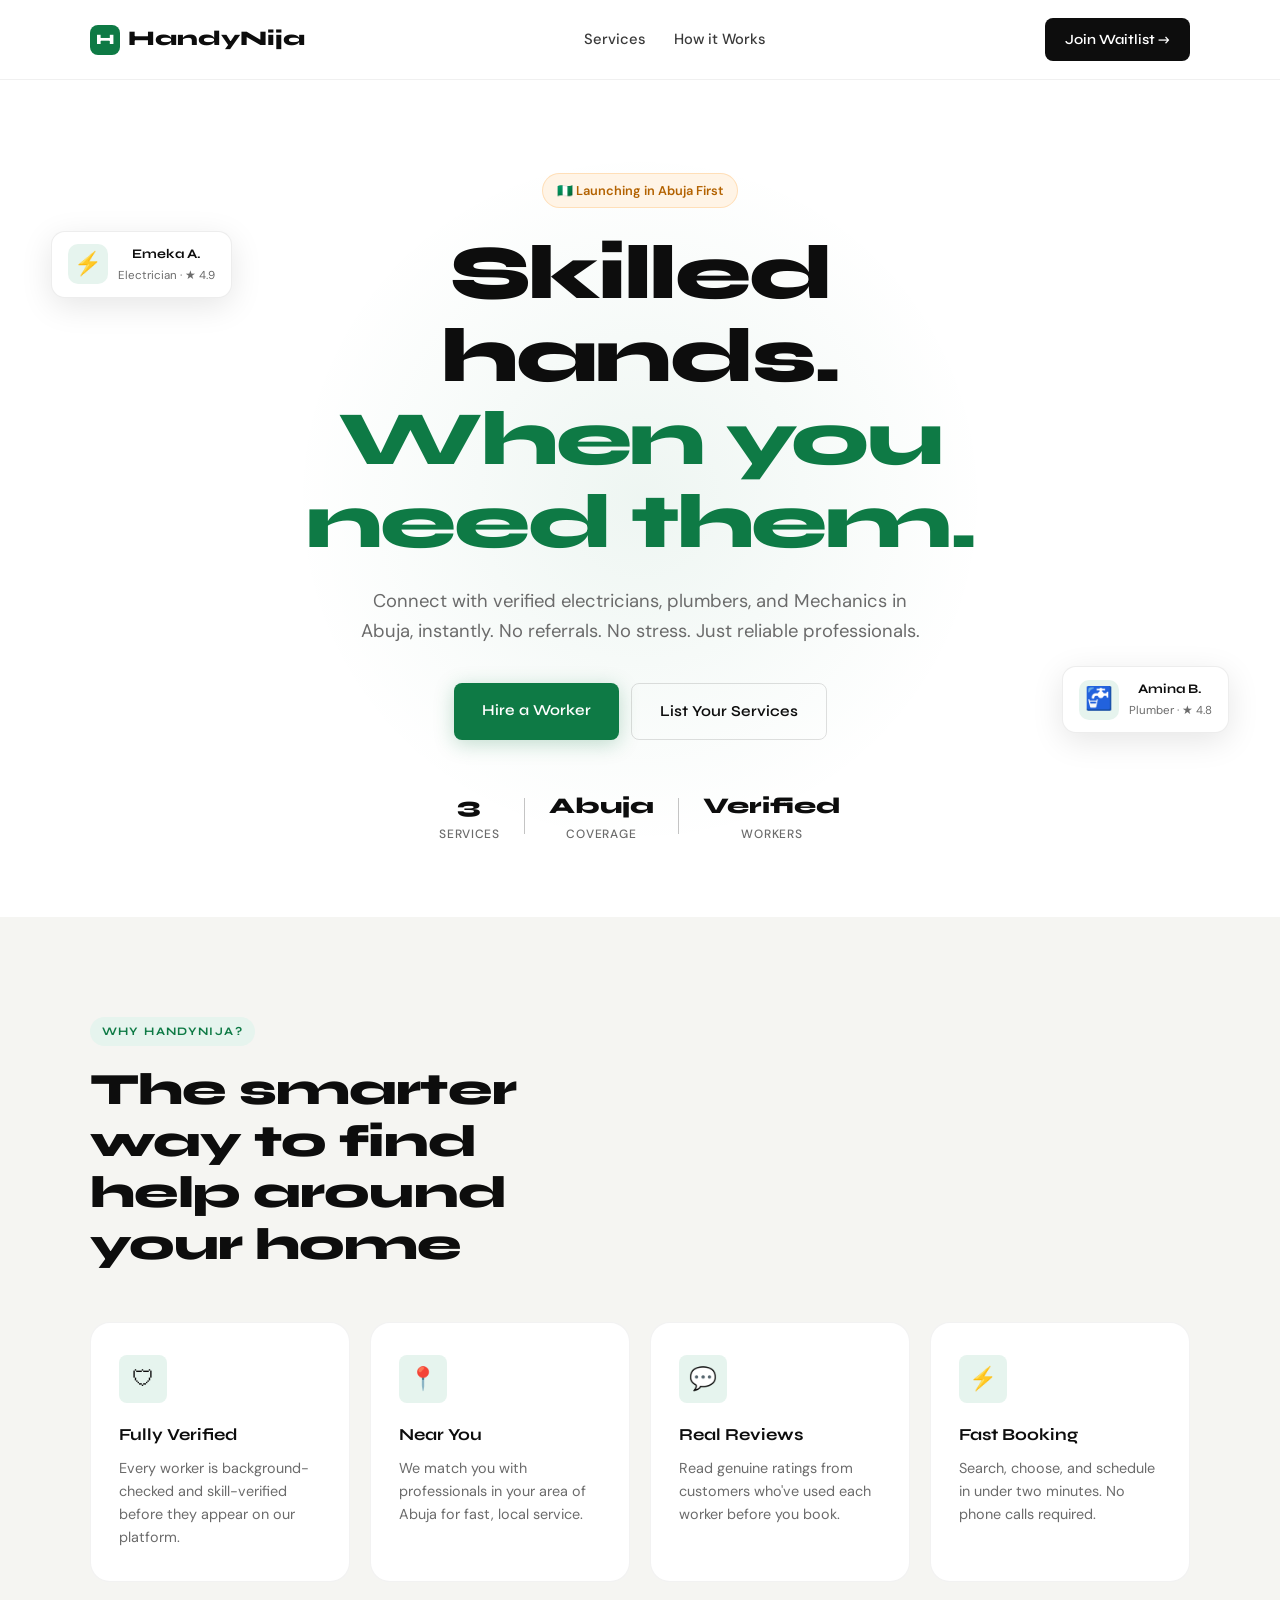
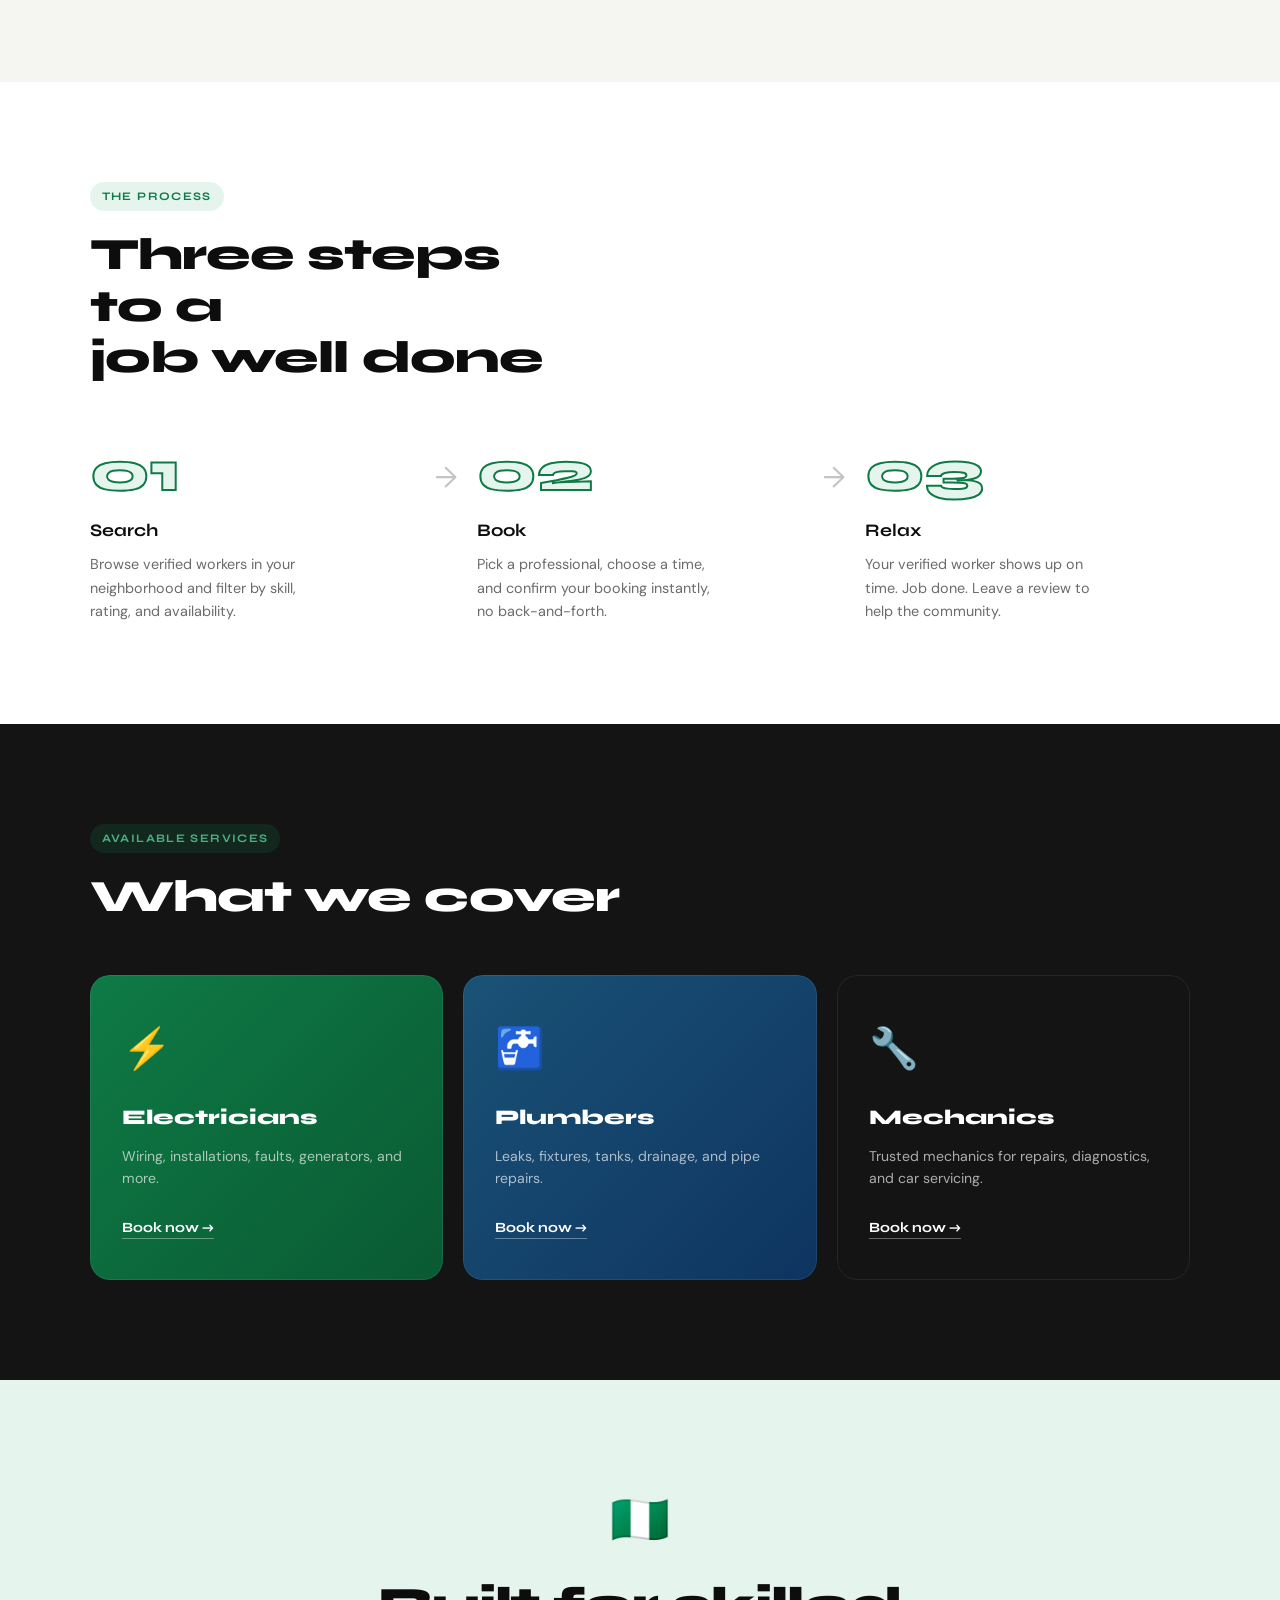
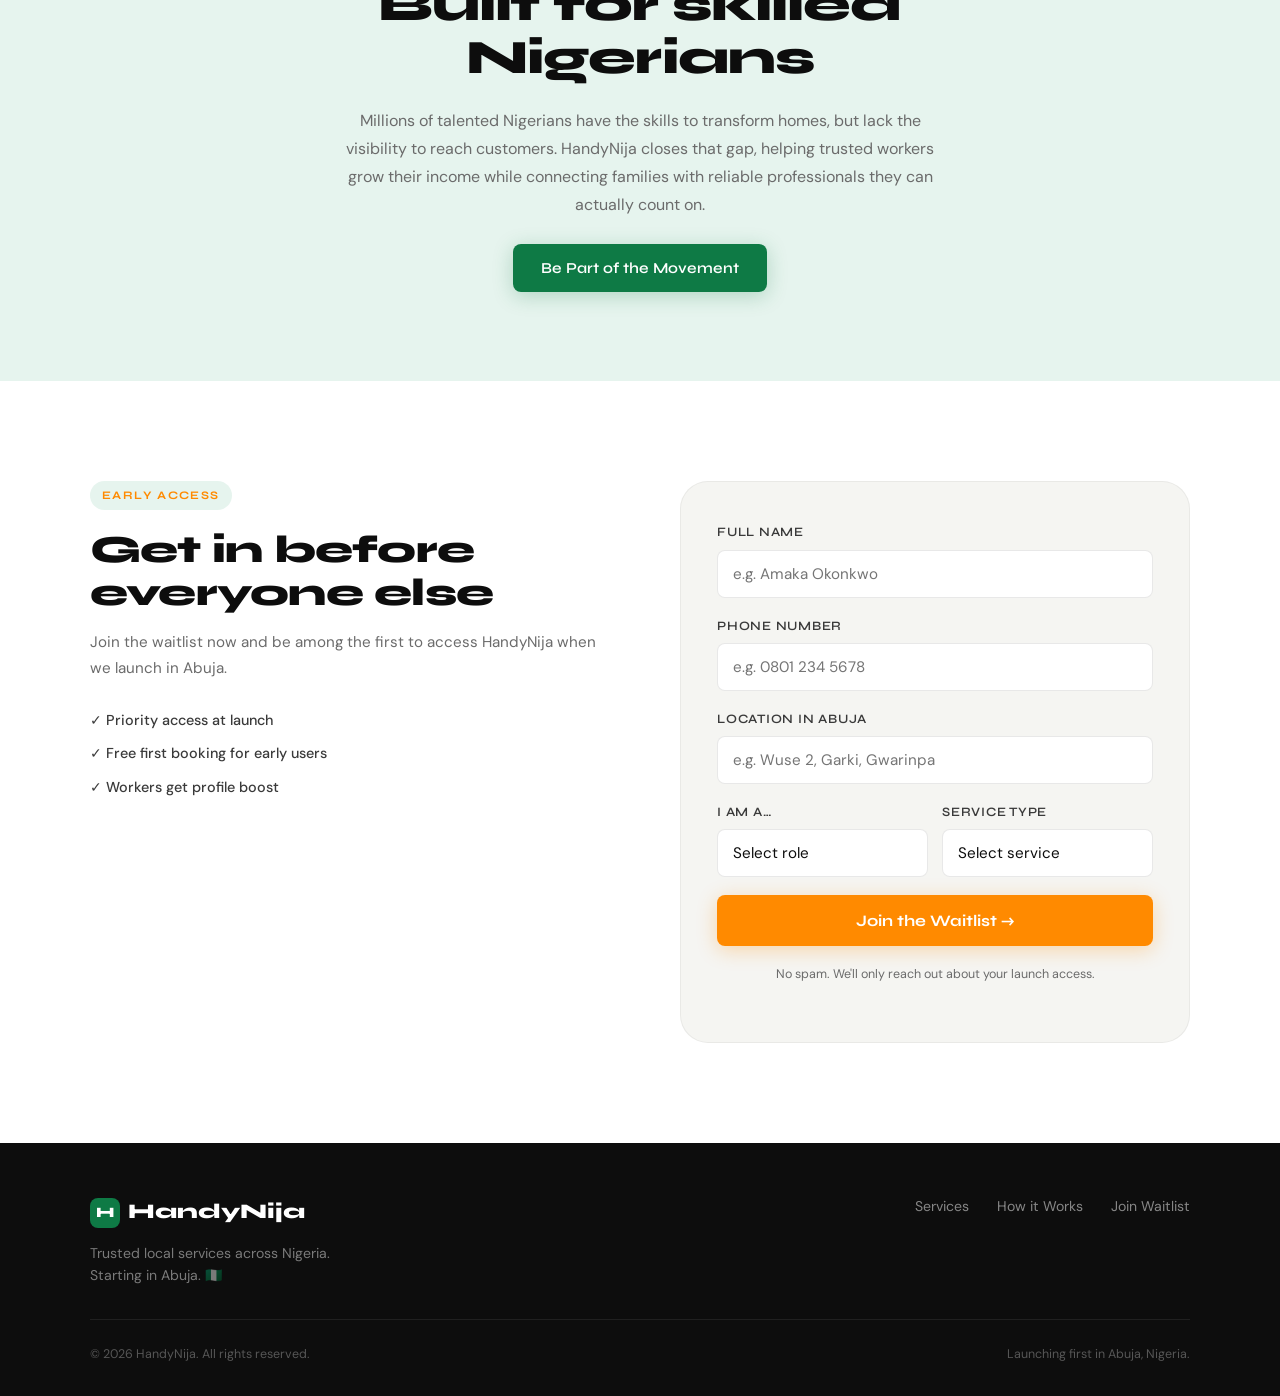
==== index.html @ 73cecdcf "Add files via upload" ====
<!DOCTYPE html>
<html lang="en">
<head>
  <meta charset="UTF-8"/>
  <meta name="viewport" content="width=device-width, initial-scale=1.0"/>
  <title>HandyNija — Trusted Workers in Abuja</title>
  <link href="https://fonts.googleapis.com/css2?family=Syne:wght@400;600;700;800&family=DM+Sans:ital,opsz,wght@0,9..40,400;0,9..40,500;1,9..40,400&display=swap" rel="stylesheet"/>
  <link rel="stylesheet" href="style.css"/>
</head>
<body>

  <!-- NAVBAR -->
  <nav class="navbar">
    <div class="logo">
      <span class="logo-mark">H</span>
      HandyNija
    </div>
    <div class="nav-links">
      <a href="#services">Services</a>
      <a href="#how">How it Works</a>
    </div>
    <a href="#waitlist" class="nav-btn">Join Waitlist →</a>
    <button class="hamburger" id="hamburger" aria-label="Open menu">
      <span></span><span></span><span></span>
    </button>
  </nav>

  <!-- MOBILE MENU -->
  <div class="mobile-menu" id="mobileMenu">
    <a href="#services" onclick="closeMobile()">Services</a>
    <a href="#how" onclick="closeMobile()">How it Works</a>
    <a href="#waitlist" class="mobile-cta" onclick="closeMobile()">Join Waitlist</a>
  </div>

  <!-- HERO -->
  <section class="hero">
    <div class="hero-badge">🇳🇬 Launching in Abuja First</div>
    <h1>
      Skilled hands.<br/>
      <em>When you need them.</em>
    </h1>
    <p class="hero-sub">
      Connect with verified electricians, plumbers, and Mechanics in Abuja, instantly.
      No referrals. No stress. Just reliable professionals.
    </p>
    <div class="hero-actions">
      <a href="#waitlist" class="btn-primary">Hire a Worker</a>
      <a href="#waitlist" class="btn-ghost">List Your Services</a>
    </div>
    <div class="hero-stats">
      <div class="stat"><span>3</span><small>Services</small></div>
      <div class="stat-divider"></div>
      <div class="stat"><span>Abuja</span><small>Coverage</small></div>
      <div class="stat-divider"></div>
      <div class="stat"><span>Verified</span><small>Workers</small></div>
    </div>
    <!-- Decorative floating cards -->
    <div class="floating-cards" aria-hidden="true">
      <div class="float-card fc1">
        <div class="fc-icon">⚡</div>
        <div class="fc-info"><strong>Emeka A.</strong><span>Electrician · ★ 4.9</span></div>
      </div>
      <div class="float-card fc2">
        <div class="fc-icon">🚰</div>
        <div class="fc-info"><strong>Amina B.</strong><span>Plumber · ★ 4.8</span></div>
      </div>
    </div>
    <div class="hero-blob" aria-hidden="true"></div>
  </section>

  <!-- WHY HANDYNIJA -->
  <section class="why">
    <div class="section-label">Why HandyNija?</div>
    <h2>The smarter way to find<br/>help around your home</h2>
    <div class="why-grid">
      <div class="why-card">
        <div class="why-icon">🛡</div>
        <h3>Fully Verified</h3>
        <p>Every worker is background-checked and skill-verified before they appear on our platform.</p>
      </div>
      <div class="why-card">
        <div class="why-icon">📍</div>
        <h3>Near You</h3>
        <p>We match you with professionals in your area of Abuja for fast, local service.</p>
      </div>
      <div class="why-card">
        <div class="why-icon">💬</div>
        <h3>Real Reviews</h3>
        <p>Read genuine ratings from customers who've used each worker before you book.</p>
      </div>
      <div class="why-card">
        <div class="why-icon">⚡</div>
        <h3>Fast Booking</h3>
        <p>Search, choose, and schedule in under two minutes. No phone calls required.</p>
      </div>
    </div>
  </section>

  <!-- HOW IT WORKS -->
  <section class="how" id="how">
    <div class="section-label">The Process</div>
    <h2>Three steps to a<br/>job well done</h2>
    <div class="how-steps">
      <div class="how-step">
        <div class="step-num">01</div>
        <div class="step-body">
          <h3>Search</h3>
          <p>Browse verified workers in your neighborhood and filter by skill, rating, and availability.</p>
        </div>
      </div>
      <div class="how-arrow" aria-hidden="true">→</div>
      <div class="how-step">
        <div class="step-num">02</div>
        <div class="step-body">
          <h3>Book</h3>
          <p>Pick a professional, choose a time, and confirm your booking instantly, no back-and-forth.</p>
        </div>
      </div>
      <div class="how-arrow" aria-hidden="true">→</div>
      <div class="how-step">
        <div class="step-num">03</div>
        <div class="step-body">
          <h3>Relax</h3>
          <p>Your verified worker shows up on time. Job done. Leave a review to help the community.</p>
        </div>
      </div>
    </div>
  </section>

  <!-- SERVICES -->
  <section class="services" id="services">
    <div class="section-label">Available Services</div>
    <h2>What we cover</h2>
    <div class="services-grid">
      <div class="service-tile st-elec">
        <div class="st-emoji">⚡</div>
        <h3>Electricians</h3>
        <p>Wiring, installations, faults, generators, and more.</p>
        <a href="#waitlist" class="st-link">Book now →</a>
      </div>
      <div class="service-tile st-plumb">
        <div class="st-emoji">🚰</div>
        <h3>Plumbers</h3>
        <p>Leaks, fixtures, tanks, drainage, and pipe repairs.</p>
        <a href="#waitlist" class="st-link">Book now →</a>
      </div>
      <div class="service-tile st-mechanic">
        <div class="st-emoji">🔧</div>
        <h3>Mechanics</h3>
        <p>Trusted mechanics for repairs, diagnostics, and car servicing.</p>
        <a href="#waitlist" class="st-link">Book now →</a>
      </div>
    </div>
  </section>

  <!-- MISSION / EMOTIONAL -->
  <section class="mission">
    <div class="mission-inner">
      <div class="mission-flag">🇳🇬</div>
      <h2>Built for skilled<br/>Nigerians</h2>
      <p>
        Millions of talented Nigerians have the skills to transform homes, but lack the visibility to reach customers.
        HandyNija closes that gap, helping trusted workers grow their income while connecting families with
        reliable professionals they can actually count on.
      </p>
      <a href="#waitlist" class="btn-primary">Be Part of the Movement</a>
    </div>
  </section>

  <!-- WAITLIST -->
  <section class="waitlist" id="waitlist">
    <div class="waitlist-inner">
      <div class="waitlist-copy">
        <div class="section-label" style="color:#FF8A00;">Early Access</div>
        <h2>Get in before<br/>everyone else</h2>
        <p>Join the waitlist now and be among the first to access HandyNija when we launch in Abuja.</p>
        <ul class="waitlist-perks">
          <li>✓ Priority access at launch</li>
          <li>✓ Free first booking for early users</li>
          <li>✓ Workers get profile boost</li>
        </ul>
      </div>
      <div class="waitlist-form-wrap">
        <form id="waitlistForm" class="waitlist-form">
  
          <div class="field-group">
            <label>Full Name</label>
            <input 
              type="text" 
              name="fullname" 
              placeholder="e.g. Amaka Okonkwo" 
              required
            />
          </div>

          <div class="field-group">
            <label>Phone Number</label>
            <input 
              type="tel" 
              name="phone" 
              placeholder="e.g. 0801 234 5678" 
              required
            />
          </div>

          <div class="field-group">
            <label>Location in Abuja</label>
            <input 
              type="text" 
              name="location" 
              placeholder="e.g. Wuse 2, Garki, Gwarinpa" 
              required
            />
          </div>

          <div class="field-row">

            <div class="field-group">
              <label>I am a…</label>
              <select name="role" required>
                <option value="">Select role</option>
                <option>Customer</option>
                <option>Service Worker</option>
              </select>
            </div>

            <div class="field-group">
              <label>Service Type</label>
              <select name="service" required>
                <option value="">Select service</option>
                <option>Electrician</option>
                <option>Plumber</option>
                <option>Mechanics</option>
              </select>
            </div>

          </div>

          <button type="submit" class="submit-btn">
            Join the Waitlist →
          </button>

          <p class="form-note">
            No spam. We'll only reach out about your launch access.
          </p>

          <p id="formMessage"></p>

        </form>
      </div>
    </div>
  </section>

  <!-- FOOTER -->
  <footer>
    <div class="footer-inner">
      <div class="footer-brand">
        <div class="logo">
          <span class="logo-mark">H</span>HandyNija
        </div>
        <p>Trusted local services across Nigeria.<br/>Starting in Abuja. 🇳🇬</p>
      </div>
      <div class="footer-links">
        <a href="#services">Services</a>
        <a href="#how">How it Works</a>
        <a href="#waitlist">Join Waitlist</a>
      </div>
    </div>
    <div class="footer-bottom">
      <small>© 2026 HandyNija. All rights reserved.</small>
      <small>Launching first in Abuja, Nigeria.</small>
    </div>
  </footer>

  <script src="script.js"></script>
</body>
</html>
---- style.css ----
/* ===== RESET & BASE ===== */
*, *::before, *::after {
  margin: 0;
  padding: 0;
  box-sizing: border-box;
}

:root {
  --green: #0E7A45;
  --green-light: #12A35C;
  --green-pale: #E6F4EE;
  --green-dark: #0A5A33;
  --amber: #FF8A00;
  --amber-pale: #FFF4E6;
  --black: #0D0D0D;
  --off-black: #141414;
  --gray-900: #1A1A1A;
  --gray-700: #3A3A3A;
  --gray-500: #6B6B6B;
  --gray-300: #C4C4C4;
  --gray-100: #F5F5F2;
  --white: #FFFFFF;
  --font-head: 'Syne', sans-serif;
  --font-body: 'DM Sans', sans-serif;
  --radius-sm: 8px;
  --radius-md: 14px;
  --radius-lg: 20px;
  --radius-xl: 28px;
  --shadow-sm: 0 2px 12px rgba(0,0,0,0.06);
  --shadow-md: 0 8px 32px rgba(0,0,0,0.10);
  --shadow-lg: 0 20px 60px rgba(0,0,0,0.14);
}

html { scroll-behavior: smooth; }

body {
  font-family: var(--font-body);
  color: var(--black);
  background: var(--white);
  line-height: 1.65;
  overflow-x: hidden;
}

/* ===== SECTION LABEL ===== */
.section-label {
  display: inline-block;
  font-family: var(--font-head);
  font-size: 0.72rem;
  font-weight: 700;
  letter-spacing: 0.12em;
  text-transform: uppercase;
  color: var(--green);
  background: var(--green-pale);
  padding: 5px 12px;
  border-radius: 100px;
  margin-bottom: 18px;
}

/* ===== NAVBAR ===== */
.navbar {
  display: flex;
  align-items: center;
  justify-content: space-between;
  padding: 18px 7%;
  position: sticky;
  top: 0;
  z-index: 100;
  background: rgba(255,255,255,0.92);
  backdrop-filter: blur(12px);
  -webkit-backdrop-filter: blur(12px);
  border-bottom: 1px solid rgba(0,0,0,0.06);
}

.logo {
  display: flex;
  align-items: center;
  gap: 8px;
  font-family: var(--font-head);
  font-size: 1.3rem;
  font-weight: 800;
  color: var(--black);
  text-decoration: none;
}

.logo-mark {
  width: 30px;
  height: 30px;
  background: var(--green);
  color: #fff;
  border-radius: 8px;
  display: flex;
  align-items: center;
  justify-content: center;
  font-size: 0.9rem;
  font-weight: 800;
  flex-shrink: 0;
}

.nav-links {
  display: flex;
  gap: 28px;
}

.nav-links a {
  text-decoration: none;
  color: var(--gray-700);
  font-size: 0.92rem;
  font-weight: 500;
  transition: color 0.2s;
}

.nav-links a:hover { color: var(--green); }

.nav-btn {
  text-decoration: none;
  background: var(--black);
  color: var(--white);
  padding: 10px 20px;
  border-radius: var(--radius-sm);
  font-size: 0.88rem;
  font-weight: 600;
  font-family: var(--font-head);
  transition: background 0.2s, transform 0.15s;
}

.nav-btn:hover {
  background: var(--green);
  transform: translateY(-1px);
}

.hamburger {
  display: none;
  flex-direction: column;
  gap: 5px;
  background: none;
  border: none;
  cursor: pointer;
  padding: 4px;
}

.hamburger span {
  display: block;
  width: 22px;
  height: 2px;
  background: var(--black);
  border-radius: 2px;
  transition: 0.3s;
}

.mobile-menu {
  display: none;
  flex-direction: column;
  gap: 0;
  background: var(--white);
  border-bottom: 1px solid rgba(0,0,0,0.06);
  padding: 12px 7% 20px;
}

.mobile-menu a {
  text-decoration: none;
  color: var(--gray-700);
  font-size: 1rem;
  padding: 12px 0;
  border-bottom: 1px solid rgba(0,0,0,0.05);
}

.mobile-menu .mobile-cta {
  margin-top: 12px;
  background: var(--green);
  color: #fff;
  text-align: center;
  padding: 14px;
  border-radius: var(--radius-sm);
  font-weight: 600;
  border-bottom: none;
}

.mobile-menu.open { display: flex; }

/* ===== HERO ===== */
.hero {
  min-height: 93vh;
  display: flex;
  flex-direction: column;
  align-items: center;
  justify-content: center;
  text-align: center;
  padding: 80px 7% 60px;
  position: relative;
  overflow: hidden;
}

.hero-badge {
  display: inline-block;
  font-size: 0.8rem;
  font-weight: 600;
  background: var(--amber-pale);
  color: #B36200;
  padding: 6px 14px;
  border-radius: 100px;
  border: 1px solid rgba(255,138,0,0.2);
  margin-bottom: 24px;
  position: relative;
  z-index: 2;
}

.hero h1 {
  font-family: var(--font-head);
  font-size: clamp(2.8rem, 6vw, 4.8rem);
  font-weight: 800;
  line-height: 1.08;
  color: var(--black);
  letter-spacing: -0.03em;
  max-width: 780px;
  position: relative;
  z-index: 2;
  margin-bottom: 22px;
}

.hero h1 em {
  font-style: normal;
  color: var(--green);
}

.hero-sub {
  font-size: clamp(1rem, 2vw, 1.15rem);
  color: var(--gray-500);
  max-width: 560px;
  position: relative;
  z-index: 2;
  margin-bottom: 36px;
}

.hero-actions {
  display: flex;
  gap: 12px;
  justify-content: center;
  flex-wrap: wrap;
  position: relative;
  z-index: 2;
}

.btn-primary {
  text-decoration: none;
  background: var(--green);
  color: var(--white);
  padding: 15px 28px;
  border-radius: var(--radius-sm);
  font-weight: 600;
  font-family: var(--font-head);
  font-size: 0.95rem;
  transition: background 0.2s, transform 0.15s, box-shadow 0.2s;
  box-shadow: 0 4px 20px rgba(14,122,69,0.25);
}

.btn-primary:hover {
  background: var(--green-dark);
  transform: translateY(-2px);
  box-shadow: 0 8px 30px rgba(14,122,69,0.35);
}

.btn-ghost {
  text-decoration: none;
  background: transparent;
  color: var(--black);
  padding: 15px 28px;
  border-radius: var(--radius-sm);
  font-weight: 600;
  font-family: var(--font-head);
  font-size: 0.95rem;
  border: 1.5px solid rgba(0,0,0,0.12);
  transition: border-color 0.2s, background 0.2s;
}

.btn-ghost:hover {
  border-color: var(--green);
  color: var(--green);
  background: var(--green-pale);
}

/* Hero stats */
.hero-stats {
  display: flex;
  align-items: center;
  gap: 24px;
  margin-top: 48px;
  position: relative;
  z-index: 2;
}

.stat {
  display: flex;
  flex-direction: column;
  align-items: center;
}

.stat span {
  font-family: var(--font-head);
  font-size: 1.4rem;
  font-weight: 800;
  color: var(--black);
}

.stat small {
  font-size: 0.75rem;
  color: var(--gray-500);
  text-transform: uppercase;
  letter-spacing: 0.06em;
  font-weight: 500;
}

.stat-divider {
  width: 1px;
  height: 36px;
  background: var(--gray-300);
}

/* Floating worker cards */
.floating-cards {
  position: absolute;
  inset: 0;
  pointer-events: none;
  z-index: 1;
}

.float-card {
  position: absolute;
  display: flex;
  align-items: center;
  gap: 10px;
  background: var(--white);
  border: 1px solid rgba(0,0,0,0.07);
  border-radius: var(--radius-md);
  padding: 12px 16px;
  box-shadow: var(--shadow-md);
  animation: floatBob 5s ease-in-out infinite;
}

.float-card.fc1 { top: 18%; left: 4%; animation-delay: 0s; }
.float-card.fc2 { bottom: 22%; right: 4%; animation-delay: 1.7s; }
.float-card.fc3 { top: 60%; left: 3%; animation-delay: 3.2s; }

@keyframes floatBob {
  0%, 100% { transform: translateY(0px); }
  50% { transform: translateY(-10px); }
}

.fc-icon {
  font-size: 1.4rem;
  width: 40px;
  height: 40px;
  background: var(--green-pale);
  border-radius: 10px;
  display: flex;
  align-items: center;
  justify-content: center;
}

.fc-info {
  display: flex;
  flex-direction: column;
}

.fc-info strong {
  font-size: 0.82rem;
  font-weight: 700;
  color: var(--black);
  font-family: var(--font-head);
}

.fc-info span {
  font-size: 0.72rem;
  color: var(--gray-500);
}

/* Background blob */
.hero-blob {
  position: absolute;
  width: 700px;
  height: 700px;
  background: radial-gradient(ellipse at center, rgba(14,122,69,0.07) 0%, transparent 70%);
  top: 50%;
  left: 50%;
  transform: translate(-50%, -50%);
  pointer-events: none;
  z-index: 0;
}

/* ===== WHY SECTION ===== */
.why {
  padding: 100px 7%;
  background: var(--gray-100);
}

.why h2 {
  font-family: var(--font-head);
  font-size: clamp(1.8rem, 3.5vw, 2.8rem);
  font-weight: 800;
  line-height: 1.15;
  letter-spacing: -0.02em;
  max-width: 500px;
  margin-bottom: 52px;
}

.why-grid {
  display: grid;
  grid-template-columns: repeat(auto-fit, minmax(230px, 1fr));
  gap: 20px;
}

.why-card {
  background: var(--white);
  border-radius: var(--radius-lg);
  padding: 32px 28px;
  border: 1px solid rgba(0,0,0,0.05);
  transition: transform 0.2s, box-shadow 0.2s;
}

.why-card:hover {
  transform: translateY(-4px);
  box-shadow: var(--shadow-md);
}

.accent-card {
  background: var(--green);
  color: var(--white);
}

.accent-card h3,
.accent-card p {
  color: var(--white);
}

.accent-card .why-icon {
  background: rgba(255,255,255,0.15);
}

.why-icon {
  font-size: 1.4rem;
  width: 48px;
  height: 48px;
  background: var(--green-pale);
  border-radius: var(--radius-sm);
  display: flex;
  align-items: center;
  justify-content: center;
  margin-bottom: 18px;
}

.why-card h3 {
  font-family: var(--font-head);
  font-size: 1.05rem;
  font-weight: 700;
  margin-bottom: 8px;
  color: var(--black);
}

.why-card p {
  font-size: 0.9rem;
  color: var(--gray-500);
  line-height: 1.6;
}

/* ===== HOW IT WORKS ===== */
.how {
  padding: 100px 7%;
  background: var(--white);
}

.how h2 {
  font-family: var(--font-head);
  font-size: clamp(1.8rem, 3.5vw, 2.8rem);
  font-weight: 800;
  line-height: 1.15;
  letter-spacing: -0.02em;
  max-width: 480px;
  margin-bottom: 60px;
}

.how-steps {
  display: flex;
  align-items: flex-start;
  gap: 0;
}

.how-step {
  flex: 1;
  display: flex;
  flex-direction: column;
  gap: 16px;
}

.step-num {
  font-family: var(--font-head);
  font-size: 3.5rem;
  font-weight: 800;
  color: var(--green-pale);
  line-height: 1;
  -webkit-text-stroke: 2px var(--green);
}

.step-body h3 {
  font-family: var(--font-head);
  font-size: 1.1rem;
  font-weight: 700;
  margin-bottom: 8px;
  color: var(--black);
}

.step-body p {
  font-size: 0.9rem;
  color: var(--gray-500);
  max-width: 240px;
}

.how-arrow {
  font-size: 1.8rem;
  color: var(--gray-300);
  padding: 0 20px;
  margin-top: 10px;
  flex-shrink: 0;
}

/* ===== SERVICES ===== */
.services {
  padding: 100px 7%;
  background: var(--off-black);
}

.services .section-label {
  background: rgba(14,122,69,0.2);
  color: #4CAF82;
}

.services h2 {
  font-family: var(--font-head);
  font-size: clamp(1.8rem, 3.5vw, 2.8rem);
  font-weight: 800;
  line-height: 1.15;
  letter-spacing: -0.02em;
  margin-bottom: 52px;
  color: var(--white);
}

.services-grid {
  display: grid;
  grid-template-columns: repeat(auto-fit, minmax(260px, 1fr));
  gap: 20px;
}

.service-tile {
  border-radius: var(--radius-lg);
  padding: 40px 32px;
  transition: transform 0.2s;
  position: relative;
  overflow: hidden;
}

.service-tile::after {
  content: '';
  position: absolute;
  inset: 0;
  border-radius: inherit;
  border: 1px solid rgba(255,255,255,0.08);
  pointer-events: none;
}

.service-tile:hover { transform: translateY(-4px); }

.st-elec { background: linear-gradient(135deg, #0E7A45, #0A5A33); }
.st-plumb { background: linear-gradient(135deg, #1A5276, #0E3460); }
.st-clean { background: linear-gradient(135deg, #5D4037, #3E2723); }

.st-emoji {
  font-size: 2.5rem;
  margin-bottom: 20px;
  display: block;
}

.service-tile h3 {
  font-family: var(--font-head);
  font-size: 1.3rem;
  font-weight: 800;
  color: var(--white);
  margin-bottom: 10px;
}

.service-tile p {
  font-size: 0.88rem;
  color: rgba(255,255,255,0.65);
  margin-bottom: 24px;
  line-height: 1.6;
}

.st-link {
  text-decoration: none;
  color: var(--white);
  font-size: 0.88rem;
  font-weight: 700;
  font-family: var(--font-head);
  border-bottom: 1.5px solid rgba(255,255,255,0.35);
  padding-bottom: 2px;
  transition: border-color 0.2s;
}

.st-link:hover { border-color: var(--white); }

/* ===== MISSION ===== */
.mission {
  padding: 100px 7%;
  background: var(--green-pale);
  text-align: center;
}

.mission-inner {
  max-width: 620px;
  margin: auto;
}

.mission-flag {
  font-size: 3rem;
  margin-bottom: 20px;
  display: block;
}

.mission h2 {
  font-family: var(--font-head);
  font-size: clamp(2rem, 4vw, 3rem);
  font-weight: 800;
  line-height: 1.1;
  letter-spacing: -0.02em;
  color: var(--black);
  margin-bottom: 22px;
}

.mission p {
  font-size: 1rem;
  color: var(--gray-500);
  margin-bottom: 36px;
  line-height: 1.75;
}

/* ===== WAITLIST ===== */
.waitlist {
  padding: 100px 7%;
  background: var(--white);
}

.waitlist-inner {
  display: grid;
  grid-template-columns: 1fr 1fr;
  gap: 80px;
  align-items: start;
  max-width: 1100px;
  margin: auto;
}

.waitlist-copy h2 {
  font-family: var(--font-head);
  font-size: clamp(1.8rem, 3vw, 2.6rem);
  font-weight: 800;
  line-height: 1.12;
  letter-spacing: -0.02em;
  color: var(--black);
  margin-bottom: 16px;
}

.waitlist-copy p {
  font-size: 0.95rem;
  color: var(--gray-500);
  margin-bottom: 28px;
}

.waitlist-perks {
  list-style: none;
  display: flex;
  flex-direction: column;
  gap: 10px;
}

.waitlist-perks li {
  font-size: 0.9rem;
  color: var(--gray-700);
  font-weight: 500;
}

.waitlist-form-wrap {
  background: var(--gray-100);
  border-radius: var(--radius-xl);
  padding: 40px 36px;
  border: 1px solid rgba(0,0,0,0.05);
}

.waitlist-form {
  display: flex;
  flex-direction: column;
  gap: 18px;
}

.field-group {
  display: flex;
  flex-direction: column;
  gap: 6px;
}

.field-group label {
  font-size: 0.8rem;
  font-weight: 600;
  color: var(--gray-700);
  text-transform: uppercase;
  letter-spacing: 0.06em;
  font-family: var(--font-head);
}

.field-group input,
.field-group select {
  padding: 13px 15px;
  border: 1.5px solid rgba(0,0,0,0.09);
  border-radius: var(--radius-sm);
  font-size: 0.95rem;
  font-family: var(--font-body);
  background: var(--white);
  color: var(--black);
  transition: border-color 0.2s, box-shadow 0.2s;
  outline: none;
  appearance: none;
  -webkit-appearance: none;
}

.field-group input:focus,
.field-group select:focus {
  border-color: var(--green);
  box-shadow: 0 0 0 3px rgba(14,122,69,0.12);
}

.field-row {
  display: grid;
  grid-template-columns: 1fr 1fr;
  gap: 14px;
}

.submit-btn {
  padding: 16px;
  border: none;
  background: var(--amber);
  color: var(--white);
  border-radius: var(--radius-sm);
  font-size: 1rem;
  font-weight: 700;
  font-family: var(--font-head);
  cursor: pointer;
  transition: background 0.2s, transform 0.15s, box-shadow 0.2s;
  box-shadow: 0 4px 20px rgba(255,138,0,0.3);
}

.submit-btn:hover {
  background: #E07A00;
  transform: translateY(-2px);
  box-shadow: 0 8px 30px rgba(255,138,0,0.4);
}

.form-note {
  font-size: 0.78rem;
  color: var(--gray-500);
  text-align: center;
}

/* ===== FOOTER ===== */
footer {
  background: var(--black);
  padding: 52px 7% 32px;
}

.footer-inner {
  display: flex;
  justify-content: space-between;
  align-items: flex-start;
  gap: 40px;
  padding-bottom: 32px;
  border-bottom: 1px solid rgba(255,255,255,0.08);
  flex-wrap: wrap;
}

.footer-brand .logo {
  color: var(--white);
  margin-bottom: 12px;
}

.footer-brand p {
  font-size: 0.88rem;
  color: rgba(255,255,255,0.45);
  line-height: 1.6;
}

.footer-links {
  display: flex;
  gap: 28px;
  flex-wrap: wrap;
}

.footer-links a {
  text-decoration: none;
  color: rgba(255,255,255,0.5);
  font-size: 0.88rem;
  transition: color 0.2s;
}

.footer-links a:hover { color: var(--white); }

.footer-bottom {
  display: flex;
  justify-content: space-between;
  padding-top: 24px;
  flex-wrap: wrap;
  gap: 8px;
}

.footer-bottom small {
  font-size: 0.78rem;
  color: rgba(255,255,255,0.3);
}

/* ===== ANIMATIONS ===== */
@keyframes fadeUp {
  from { opacity: 0; transform: translateY(24px); }
  to { opacity: 1; transform: translateY(0); }
}

.hero-badge { animation: fadeUp 0.5s ease 0.1s both; }
.hero h1 { animation: fadeUp 0.6s ease 0.2s both; }
.hero-sub { animation: fadeUp 0.6s ease 0.35s both; }
.hero-actions { animation: fadeUp 0.6s ease 0.45s both; }
.hero-stats { animation: fadeUp 0.6s ease 0.55s both; }

/* ===== RESPONSIVE ===== */
@media (max-width: 900px) {
  .how-steps {
    flex-direction: column;
    gap: 36px;
  }
  .how-arrow { transform: rotate(90deg); align-self: flex-start; margin: 0; }
  .waitlist-inner { grid-template-columns: 1fr; gap: 48px; }
  .floating-cards { display: none; }
}

@media (max-width: 680px) {
  .nav-links { display: none; }
  .nav-btn { display: none; }
  .hamburger { display: flex; }
  .hero { padding: 60px 5% 50px; }
  .why, .how, .services, .mission, .waitlist { padding: 70px 5%; }
  .field-row { grid-template-columns: 1fr; }
  .waitlist-form-wrap { padding: 28px 22px; }
  .footer-inner { flex-direction: column; gap: 28px; }
  .footer-bottom { flex-direction: column; }
}
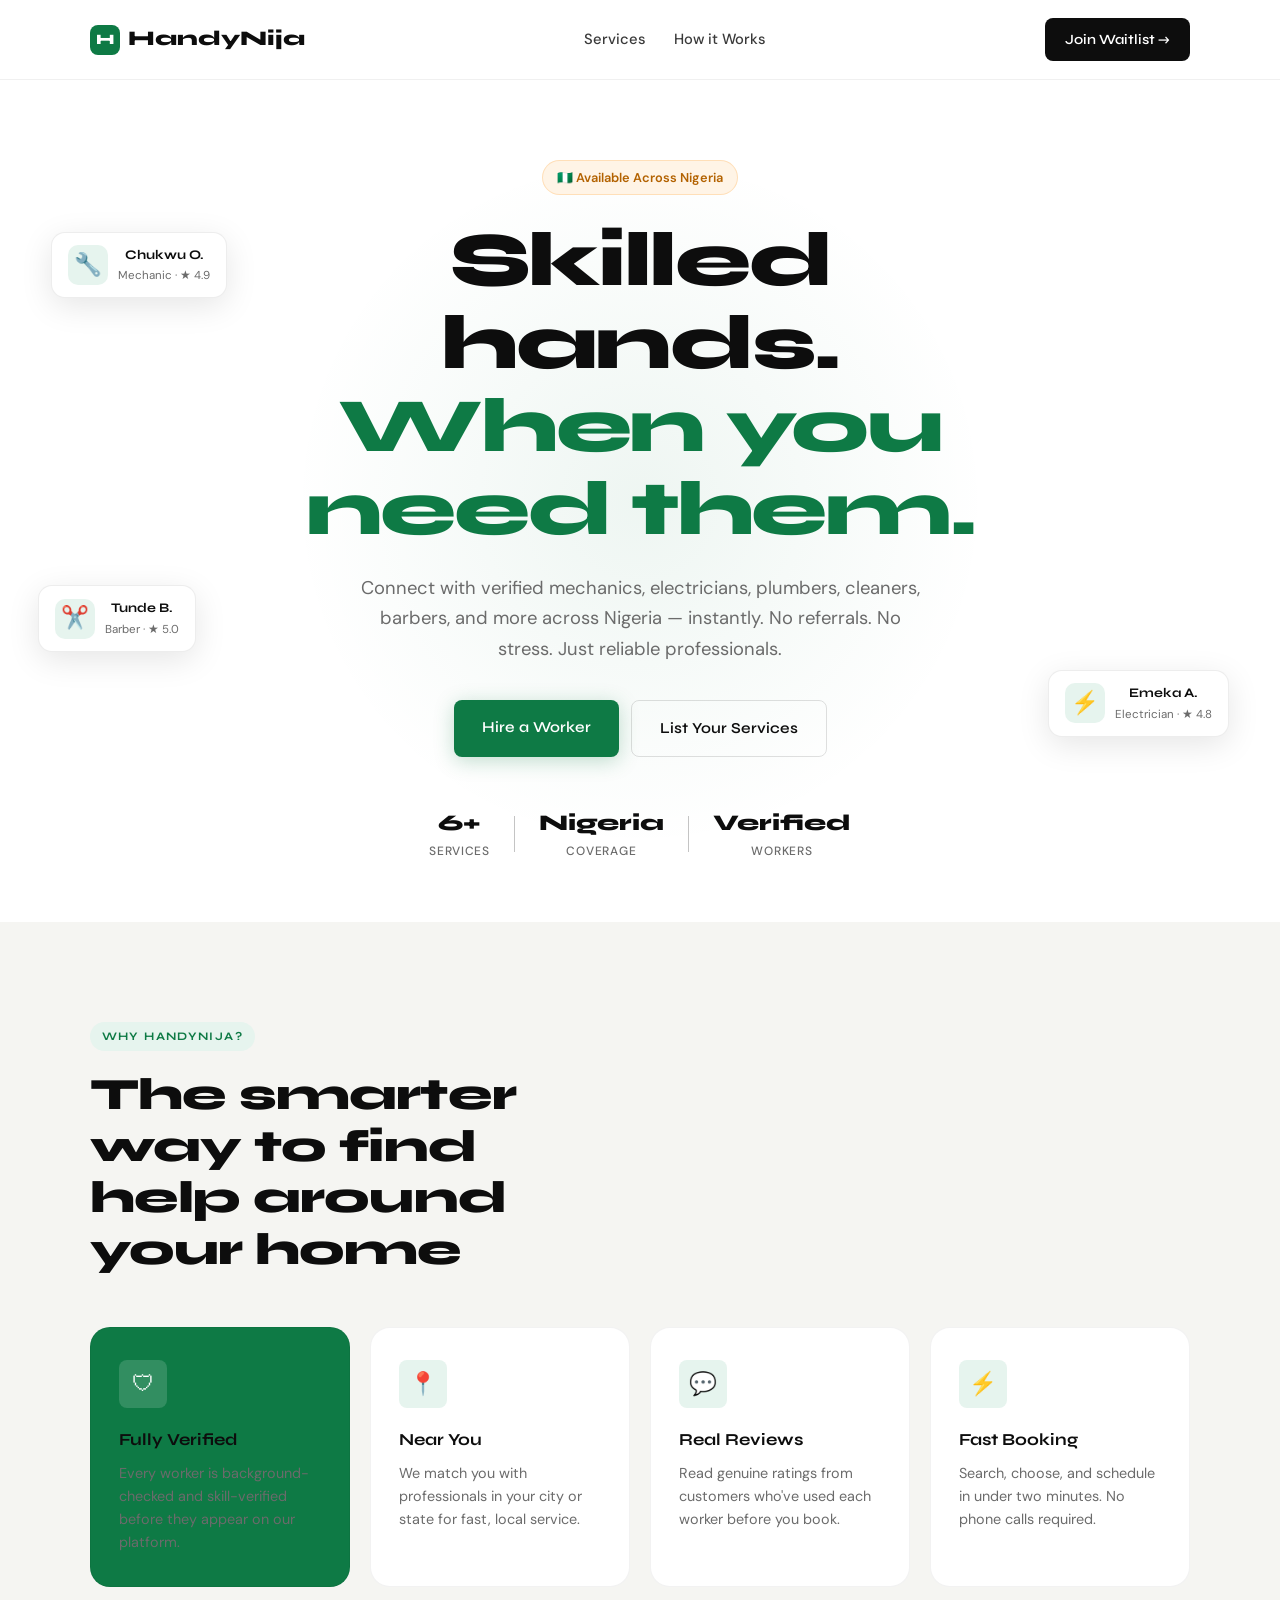
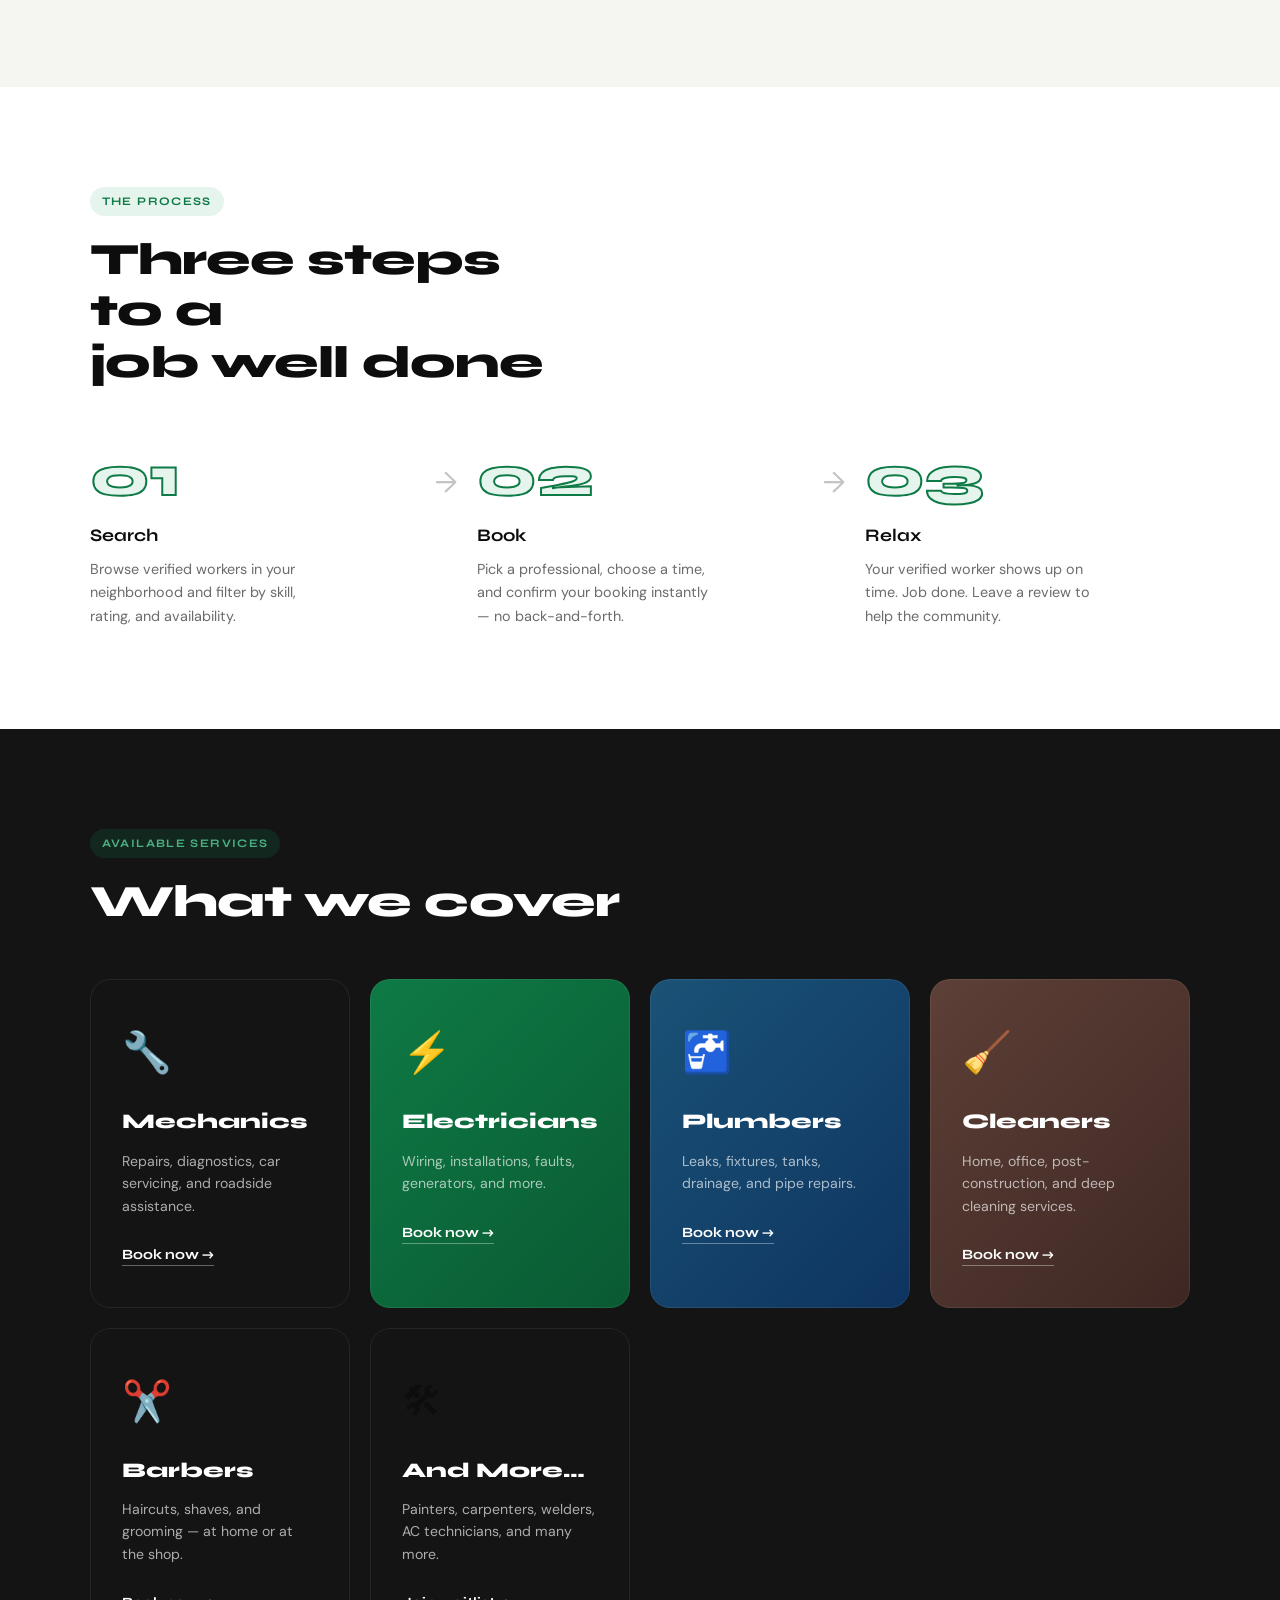
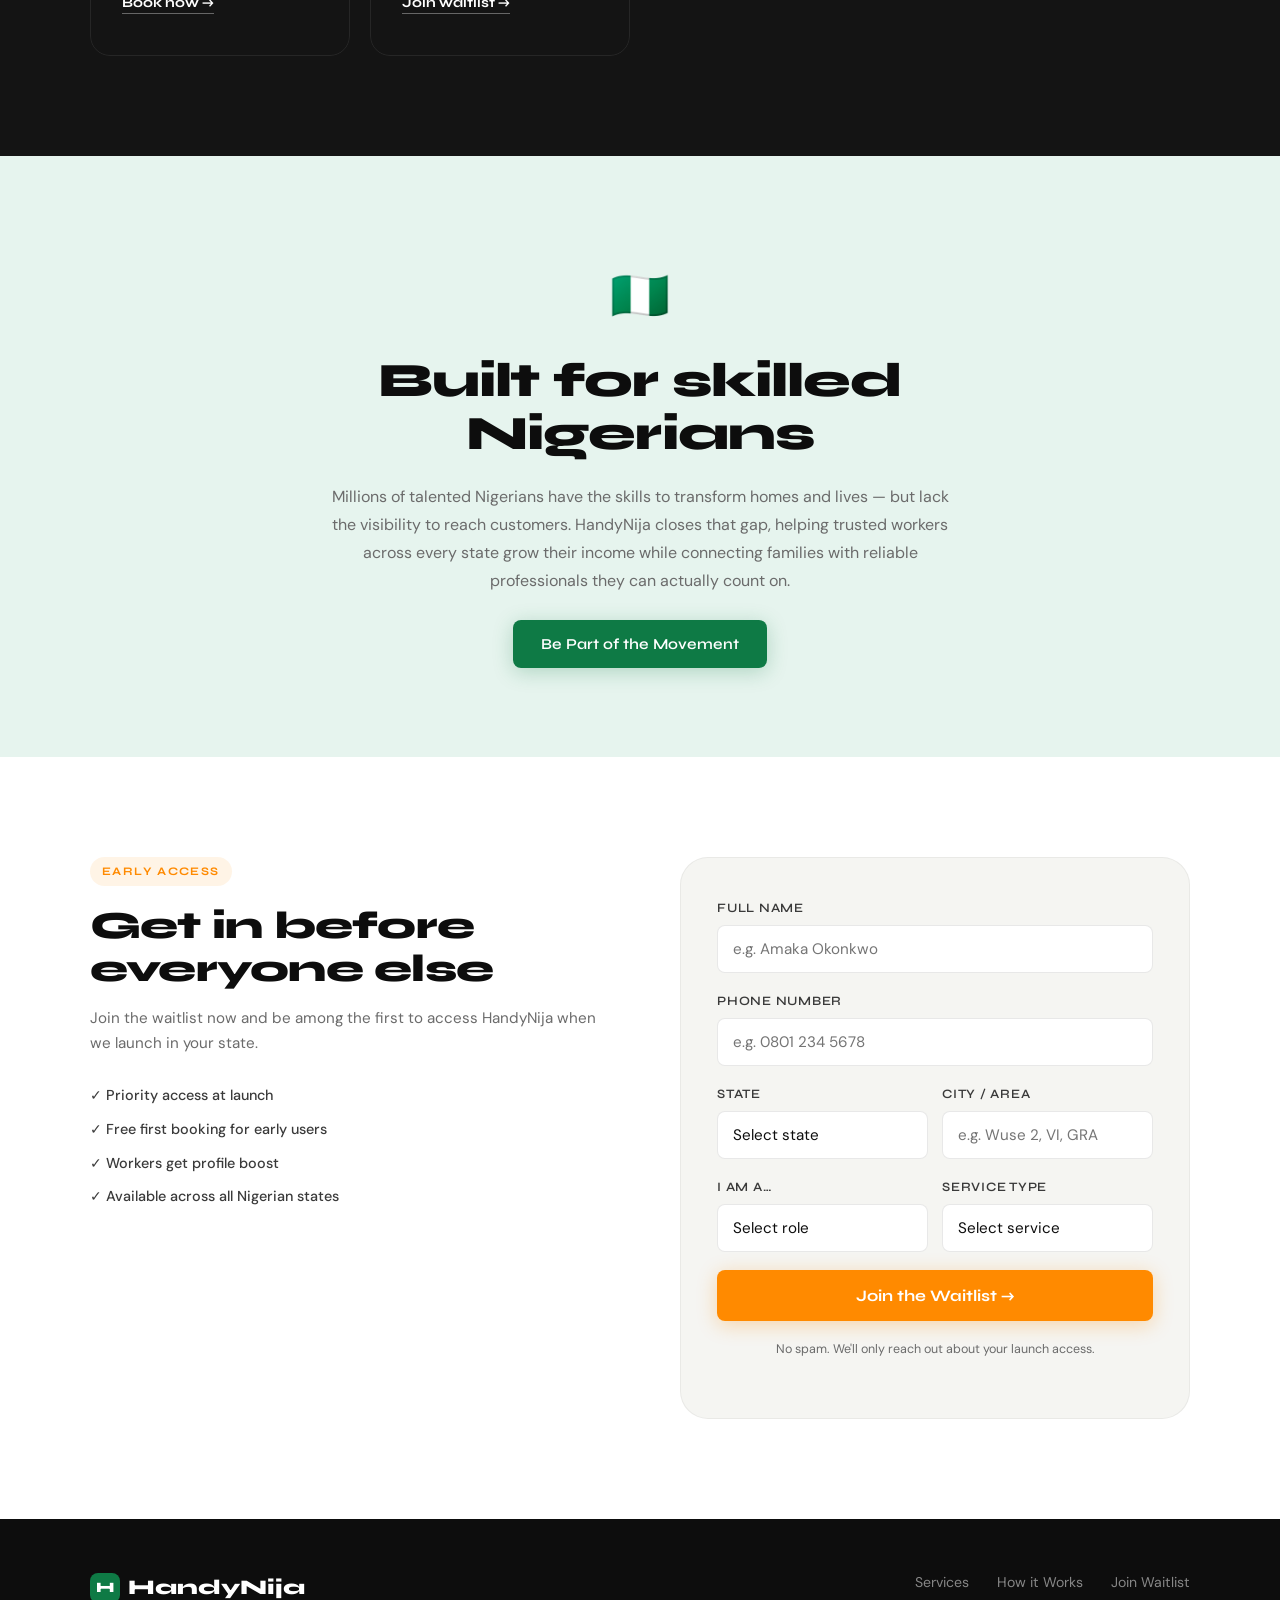
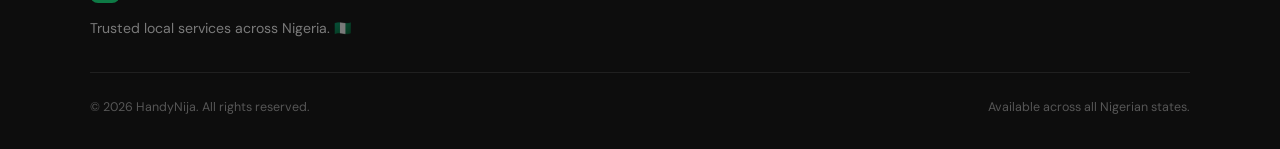
==== commit fe345072: "Update services and state" ====
--- a/index.html
+++ b/index.html
@@ -3,7 +3,7 @@
 <head>
   <meta charset="UTF-8"/>
   <meta name="viewport" content="width=device-width, initial-scale=1.0"/>
-  <title>HandyNija — Trusted Workers in Abuja</title>
+  <title>HandyNija — Trusted Workers Across Nigeria</title>
   <link href="https://fonts.googleapis.com/css2?family=Syne:wght@400;600;700;800&family=DM+Sans:ital,opsz,wght@0,9..40,400;0,9..40,500;1,9..40,400&display=swap" rel="stylesheet"/>
   <link rel="stylesheet" href="style.css"/>
 </head>
@@ -34,35 +34,39 @@
 
   <!-- HERO -->
   <section class="hero">
-    <div class="hero-badge">🇳🇬 Launching in Abuja First</div>
+    <div class="hero-badge">🇳🇬 Available Across Nigeria</div>
     <h1>
       Skilled hands.<br/>
       <em>When you need them.</em>
     </h1>
     <p class="hero-sub">
-      Connect with verified electricians, plumbers, and Mechanics in Abuja, instantly.
-      No referrals. No stress. Just reliable professionals.
+      Connect with verified mechanics, electricians, plumbers, cleaners, barbers,
+      and more across Nigeria — instantly. No referrals. No stress. Just reliable professionals.
     </p>
     <div class="hero-actions">
       <a href="#waitlist" class="btn-primary">Hire a Worker</a>
       <a href="#waitlist" class="btn-ghost">List Your Services</a>
     </div>
     <div class="hero-stats">
-      <div class="stat"><span>3</span><small>Services</small></div>
+      <div class="stat"><span>6+</span><small>Services</small></div>
       <div class="stat-divider"></div>
-      <div class="stat"><span>Abuja</span><small>Coverage</small></div>
+      <div class="stat"><span>Nigeria</span><small>Coverage</small></div>
       <div class="stat-divider"></div>
       <div class="stat"><span>Verified</span><small>Workers</small></div>
     </div>
     <!-- Decorative floating cards -->
     <div class="floating-cards" aria-hidden="true">
       <div class="float-card fc1">
+        <div class="fc-icon">🔧</div>
+        <div class="fc-info"><strong>Chukwu O.</strong><span>Mechanic · ★ 4.9</span></div>
+      </div>
+      <div class="float-card fc2">
         <div class="fc-icon">⚡</div>
-        <div class="fc-info"><strong>Emeka A.</strong><span>Electrician · ★ 4.9</span></div>
-      </div>
-      <div class="float-card fc2">
-        <div class="fc-icon">🚰</div>
-        <div class="fc-info"><strong>Amina B.</strong><span>Plumber · ★ 4.8</span></div>
+        <div class="fc-info"><strong>Emeka A.</strong><span>Electrician · ★ 4.8</span></div>
+      </div>
+      <div class="float-card fc3">
+        <div class="fc-icon">✂️</div>
+        <div class="fc-info"><strong>Tunde B.</strong><span>Barber · ★ 5.0</span></div>
       </div>
     </div>
     <div class="hero-blob" aria-hidden="true"></div>
@@ -73,7 +77,7 @@
     <div class="section-label">Why HandyNija?</div>
     <h2>The smarter way to find<br/>help around your home</h2>
     <div class="why-grid">
-      <div class="why-card">
+      <div class="why-card accent-card">
         <div class="why-icon">🛡</div>
         <h3>Fully Verified</h3>
         <p>Every worker is background-checked and skill-verified before they appear on our platform.</p>
@@ -81,7 +85,7 @@
       <div class="why-card">
         <div class="why-icon">📍</div>
         <h3>Near You</h3>
-        <p>We match you with professionals in your area of Abuja for fast, local service.</p>
+        <p>We match you with professionals in your city or state for fast, local service.</p>
       </div>
       <div class="why-card">
         <div class="why-icon">💬</div>
@@ -113,7 +117,7 @@
         <div class="step-num">02</div>
         <div class="step-body">
           <h3>Book</h3>
-          <p>Pick a professional, choose a time, and confirm your booking instantly, no back-and-forth.</p>
+          <p>Pick a professional, choose a time, and confirm your booking instantly — no back-and-forth.</p>
         </div>
       </div>
       <div class="how-arrow" aria-hidden="true">→</div>
@@ -132,24 +136,49 @@
     <div class="section-label">Available Services</div>
     <h2>What we cover</h2>
     <div class="services-grid">
+
+      <div class="service-tile st-mechanic">
+        <div class="st-emoji">🔧</div>
+        <h3>Mechanics</h3>
+        <p>Repairs, diagnostics, car servicing, and roadside assistance.</p>
+        <a href="#waitlist" class="st-link">Book now →</a>
+      </div>
+
       <div class="service-tile st-elec">
         <div class="st-emoji">⚡</div>
         <h3>Electricians</h3>
         <p>Wiring, installations, faults, generators, and more.</p>
         <a href="#waitlist" class="st-link">Book now →</a>
       </div>
+
       <div class="service-tile st-plumb">
         <div class="st-emoji">🚰</div>
         <h3>Plumbers</h3>
         <p>Leaks, fixtures, tanks, drainage, and pipe repairs.</p>
         <a href="#waitlist" class="st-link">Book now →</a>
       </div>
-      <div class="service-tile st-mechanic">
-        <div class="st-emoji">🔧</div>
-        <h3>Mechanics</h3>
-        <p>Trusted mechanics for repairs, diagnostics, and car servicing.</p>
-        <a href="#waitlist" class="st-link">Book now →</a>
-      </div>
+
+      <div class="service-tile st-clean">
+        <div class="st-emoji">🧹</div>
+        <h3>Cleaners</h3>
+        <p>Home, office, post-construction, and deep cleaning services.</p>
+        <a href="#waitlist" class="st-link">Book now →</a>
+      </div>
+
+      <div class="service-tile st-barber">
+        <div class="st-emoji">✂️</div>
+        <h3>Barbers</h3>
+        <p>Haircuts, shaves, and grooming — at home or at the shop.</p>
+        <a href="#waitlist" class="st-link">Book now →</a>
+      </div>
+
+      <div class="service-tile st-other">
+        <div class="st-emoji">🛠</div>
+        <h3>And More…</h3>
+        <p>Painters, carpenters, welders, AC technicians, and many more.</p>
+        <a href="#waitlist" class="st-link">Join waitlist →</a>
+      </div>
+
     </div>
   </section>
 
@@ -159,9 +188,9 @@
       <div class="mission-flag">🇳🇬</div>
       <h2>Built for skilled<br/>Nigerians</h2>
       <p>
-        Millions of talented Nigerians have the skills to transform homes, but lack the visibility to reach customers.
-        HandyNija closes that gap, helping trusted workers grow their income while connecting families with
-        reliable professionals they can actually count on.
+        Millions of talented Nigerians have the skills to transform homes and lives — but lack the visibility to reach customers.
+        HandyNija closes that gap, helping trusted workers across every state grow their income while connecting
+        families with reliable professionals they can actually count on.
       </p>
       <a href="#waitlist" class="btn-primary">Be Part of the Movement</a>
     </div>
@@ -171,50 +200,81 @@
   <section class="waitlist" id="waitlist">
     <div class="waitlist-inner">
       <div class="waitlist-copy">
-        <div class="section-label" style="color:#FF8A00;">Early Access</div>
+        <div class="section-label" style="color:#FF8A00; background: #FFF4E6;">Early Access</div>
         <h2>Get in before<br/>everyone else</h2>
-        <p>Join the waitlist now and be among the first to access HandyNija when we launch in Abuja.</p>
+        <p>Join the waitlist now and be among the first to access HandyNija when we launch in your state.</p>
         <ul class="waitlist-perks">
           <li>✓ Priority access at launch</li>
           <li>✓ Free first booking for early users</li>
           <li>✓ Workers get profile boost</li>
+          <li>✓ Available across all Nigerian states</li>
         </ul>
       </div>
       <div class="waitlist-form-wrap">
         <form id="waitlistForm" class="waitlist-form">
-  
+
           <div class="field-group">
             <label>Full Name</label>
-            <input 
-              type="text" 
-              name="fullname" 
-              placeholder="e.g. Amaka Okonkwo" 
-              required
-            />
+            <input type="text" name="fullname" placeholder="e.g. Amaka Okonkwo" required/>
           </div>
 
           <div class="field-group">
             <label>Phone Number</label>
-            <input 
-              type="tel" 
-              name="phone" 
-              placeholder="e.g. 0801 234 5678" 
-              required
-            />
+            <input type="tel" name="phone" placeholder="e.g. 0801 234 5678" required/>
           </div>
 
-          <div class="field-group">
-            <label>Location in Abuja</label>
-            <input 
-              type="text" 
-              name="location" 
-              placeholder="e.g. Wuse 2, Garki, Gwarinpa" 
-              required
-            />
+          <div class="field-row">
+            <div class="field-group">
+              <label>State</label>
+              <select name="state" required>
+                <option value="">Select state</option>
+                <option>Abia</option>
+                <option>Adamawa</option>
+                <option>Akwa Ibom</option>
+                <option>Anambra</option>
+                <option>Bauchi</option>
+                <option>Bayelsa</option>
+                <option>Benue</option>
+                <option>Borno</option>
+                <option>Cross River</option>
+                <option>Delta</option>
+                <option>Ebonyi</option>
+                <option>Edo</option>
+                <option>Ekiti</option>
+                <option>Enugu</option>
+                <option>FCT – Abuja</option>
+                <option>Gombe</option>
+                <option>Imo</option>
+                <option>Jigawa</option>
+                <option>Kaduna</option>
+                <option>Kano</option>
+                <option>Katsina</option>
+                <option>Kebbi</option>
+                <option>Kogi</option>
+                <option>Kwara</option>
+                <option>Lagos</option>
+                <option>Nasarawa</option>
+                <option>Niger</option>
+                <option>Ogun</option>
+                <option>Ondo</option>
+                <option>Osun</option>
+                <option>Oyo</option>
+                <option>Plateau</option>
+                <option>Rivers</option>
+                <option>Sokoto</option>
+                <option>Taraba</option>
+                <option>Yobe</option>
+                <option>Zamfara</option>
+              </select>
+            </div>
+
+            <div class="field-group">
+              <label>City / Area</label>
+              <input type="text" name="location" placeholder="e.g. Wuse 2, VI, GRA" required/>
+            </div>
           </div>
 
           <div class="field-row">
-
             <div class="field-group">
               <label>I am a…</label>
               <select name="role" required>
@@ -228,21 +288,19 @@
               <label>Service Type</label>
               <select name="service" required>
                 <option value="">Select service</option>
+                <option>Mechanic</option>
                 <option>Electrician</option>
                 <option>Plumber</option>
-                <option>Mechanics</option>
+                <option>Cleaner</option>
+                <option>Barber</option>
+                <option>Other</option>
               </select>
             </div>
-
           </div>
 
-          <button type="submit" class="submit-btn">
-            Join the Waitlist →
-          </button>
-
-          <p class="form-note">
-            No spam. We'll only reach out about your launch access.
-          </p>
+          <button type="submit" class="submit-btn">Join the Waitlist →</button>
+
+          <p class="form-note">No spam. We'll only reach out about your launch access.</p>
 
           <p id="formMessage"></p>
 
@@ -258,7 +316,7 @@
         <div class="logo">
           <span class="logo-mark">H</span>HandyNija
         </div>
-        <p>Trusted local services across Nigeria.<br/>Starting in Abuja. 🇳🇬</p>
+        <p>Trusted local services across Nigeria. 🇳🇬</p>
       </div>
       <div class="footer-links">
         <a href="#services">Services</a>
@@ -268,7 +326,7 @@
     </div>
     <div class="footer-bottom">
       <small>© 2026 HandyNija. All rights reserved.</small>
-      <small>Launching first in Abuja, Nigeria.</small>
+      <small>Available across all Nigerian states.</small>
     </div>
   </footer>
 
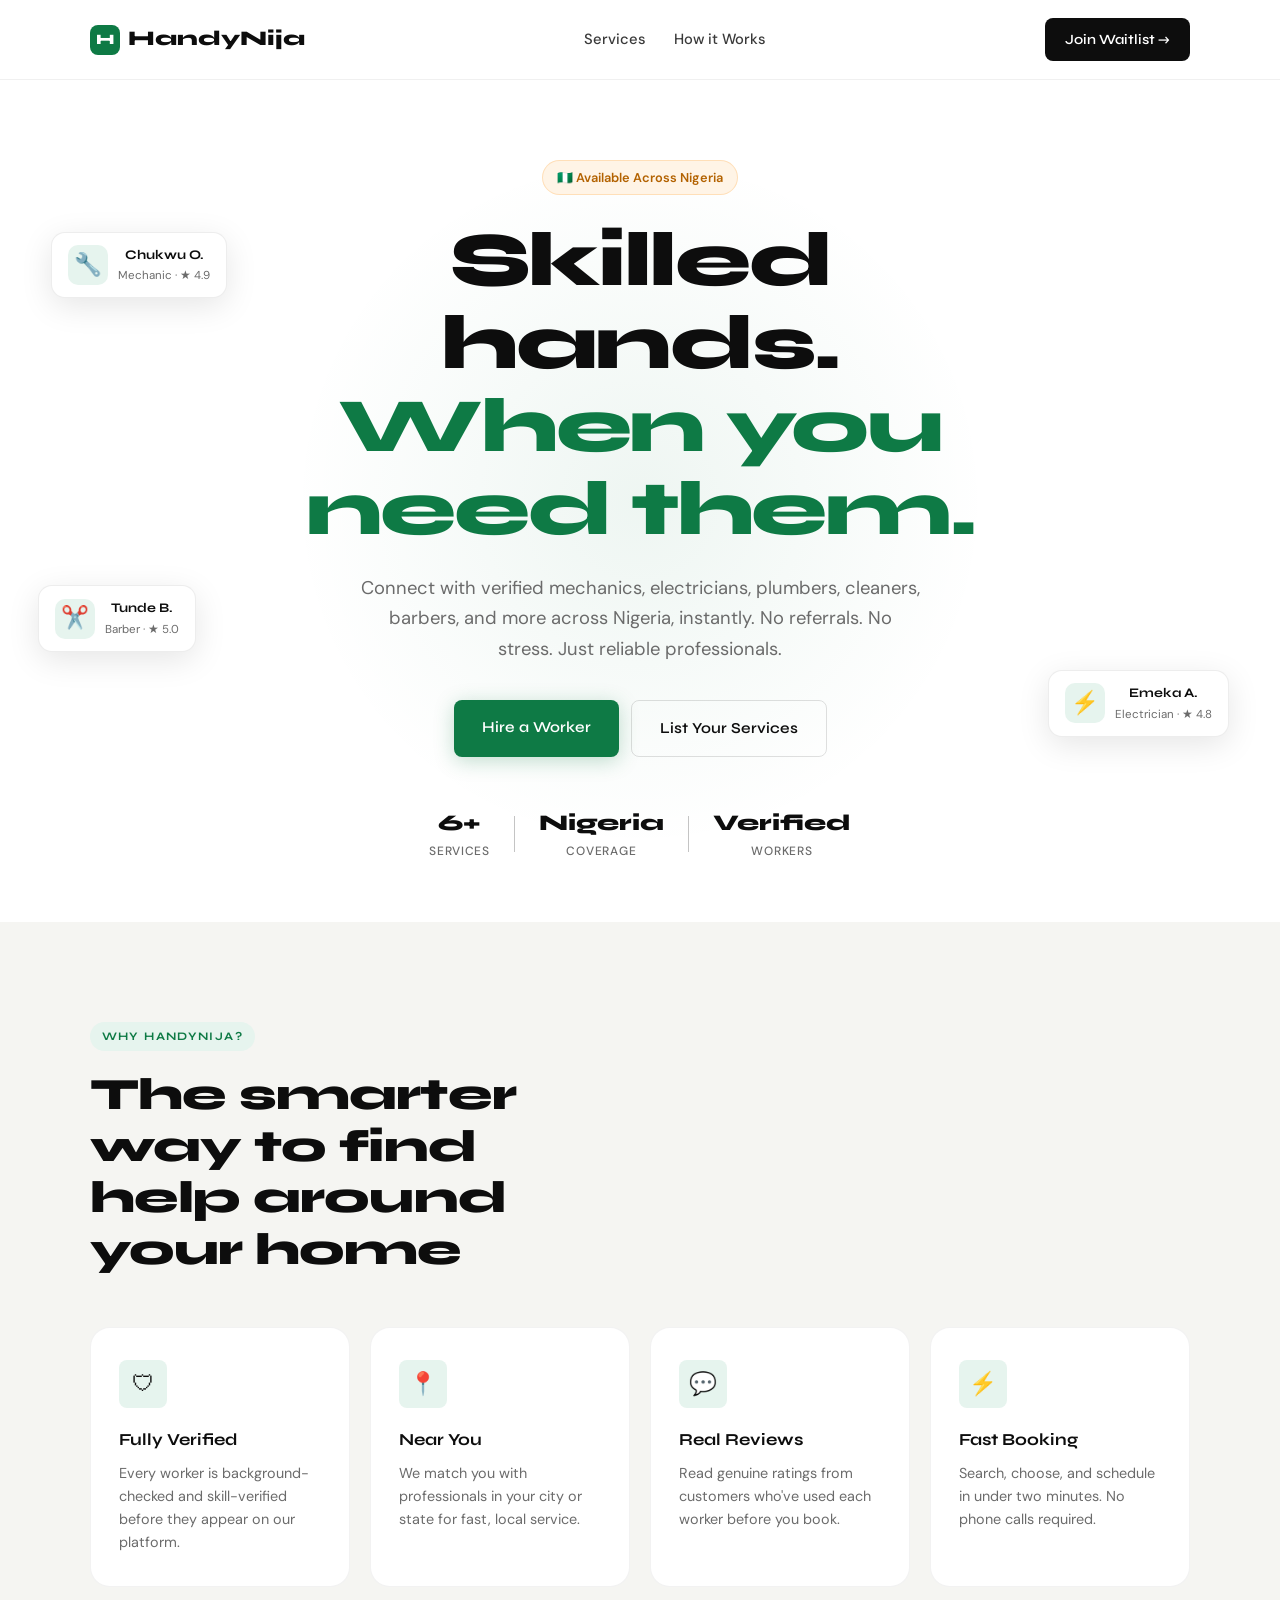
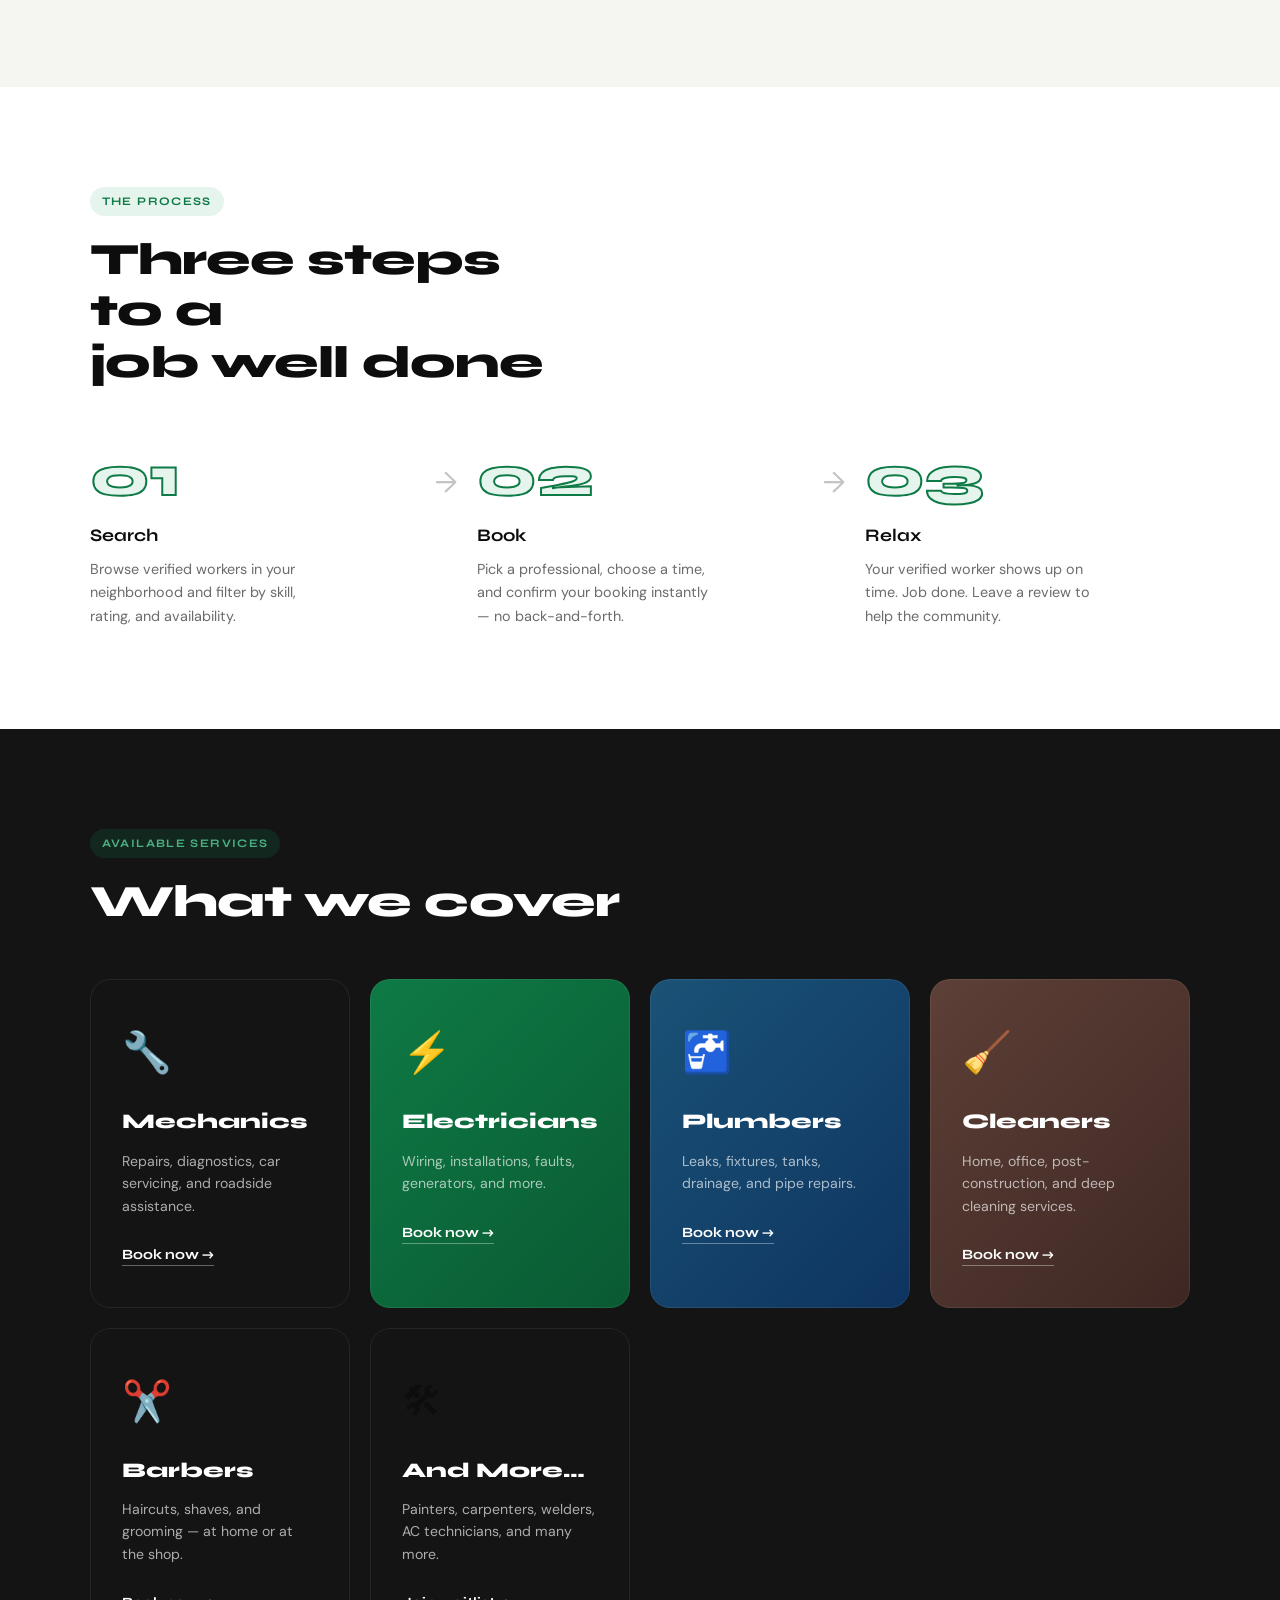
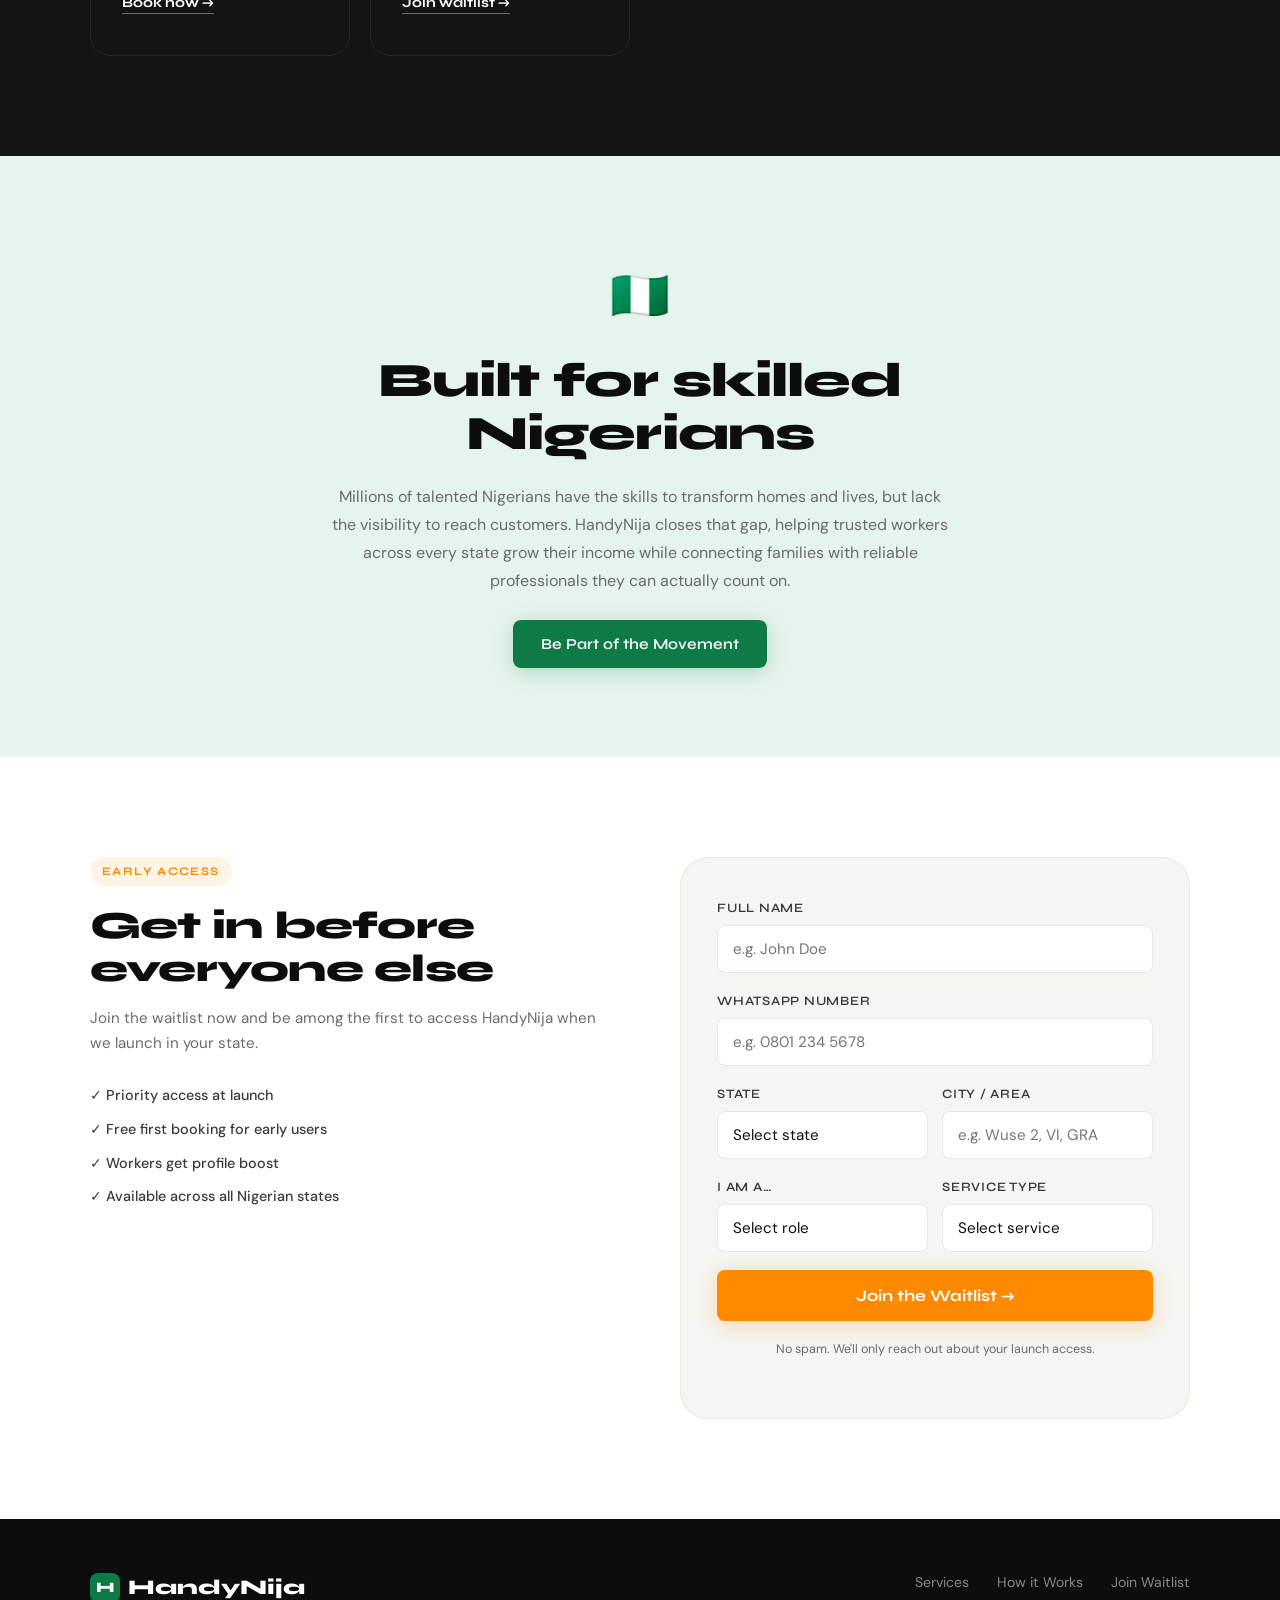
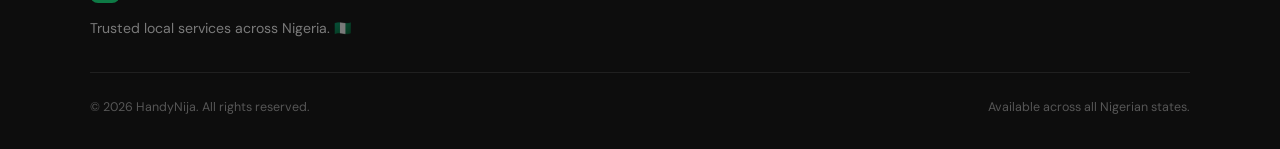
==== commit 26714b39: "Update number" ====
--- a/index.html
+++ b/index.html
@@ -41,7 +41,7 @@
     </h1>
     <p class="hero-sub">
       Connect with verified mechanics, electricians, plumbers, cleaners, barbers,
-      and more across Nigeria — instantly. No referrals. No stress. Just reliable professionals.
+      and more across Nigeria, instantly. No referrals. No stress. Just reliable professionals.
     </p>
     <div class="hero-actions">
       <a href="#waitlist" class="btn-primary">Hire a Worker</a>
@@ -77,7 +77,7 @@
     <div class="section-label">Why HandyNija?</div>
     <h2>The smarter way to find<br/>help around your home</h2>
     <div class="why-grid">
-      <div class="why-card accent-card">
+      <div class="why-card">
         <div class="why-icon">🛡</div>
         <h3>Fully Verified</h3>
         <p>Every worker is background-checked and skill-verified before they appear on our platform.</p>
@@ -188,7 +188,7 @@
       <div class="mission-flag">🇳🇬</div>
       <h2>Built for skilled<br/>Nigerians</h2>
       <p>
-        Millions of talented Nigerians have the skills to transform homes and lives — but lack the visibility to reach customers.
+        Millions of talented Nigerians have the skills to transform homes and lives, but lack the visibility to reach customers.
         HandyNija closes that gap, helping trusted workers across every state grow their income while connecting
         families with reliable professionals they can actually count on.
       </p>
@@ -215,11 +215,11 @@
 
           <div class="field-group">
             <label>Full Name</label>
-            <input type="text" name="fullname" placeholder="e.g. Amaka Okonkwo" required/>
+            <input type="text" name="fullname" placeholder="e.g. John Doe" required/>
           </div>
 
           <div class="field-group">
-            <label>Phone Number</label>
+            <label>WhatsApp Number</label>
             <input type="tel" name="phone" placeholder="e.g. 0801 234 5678" required/>
           </div>
 
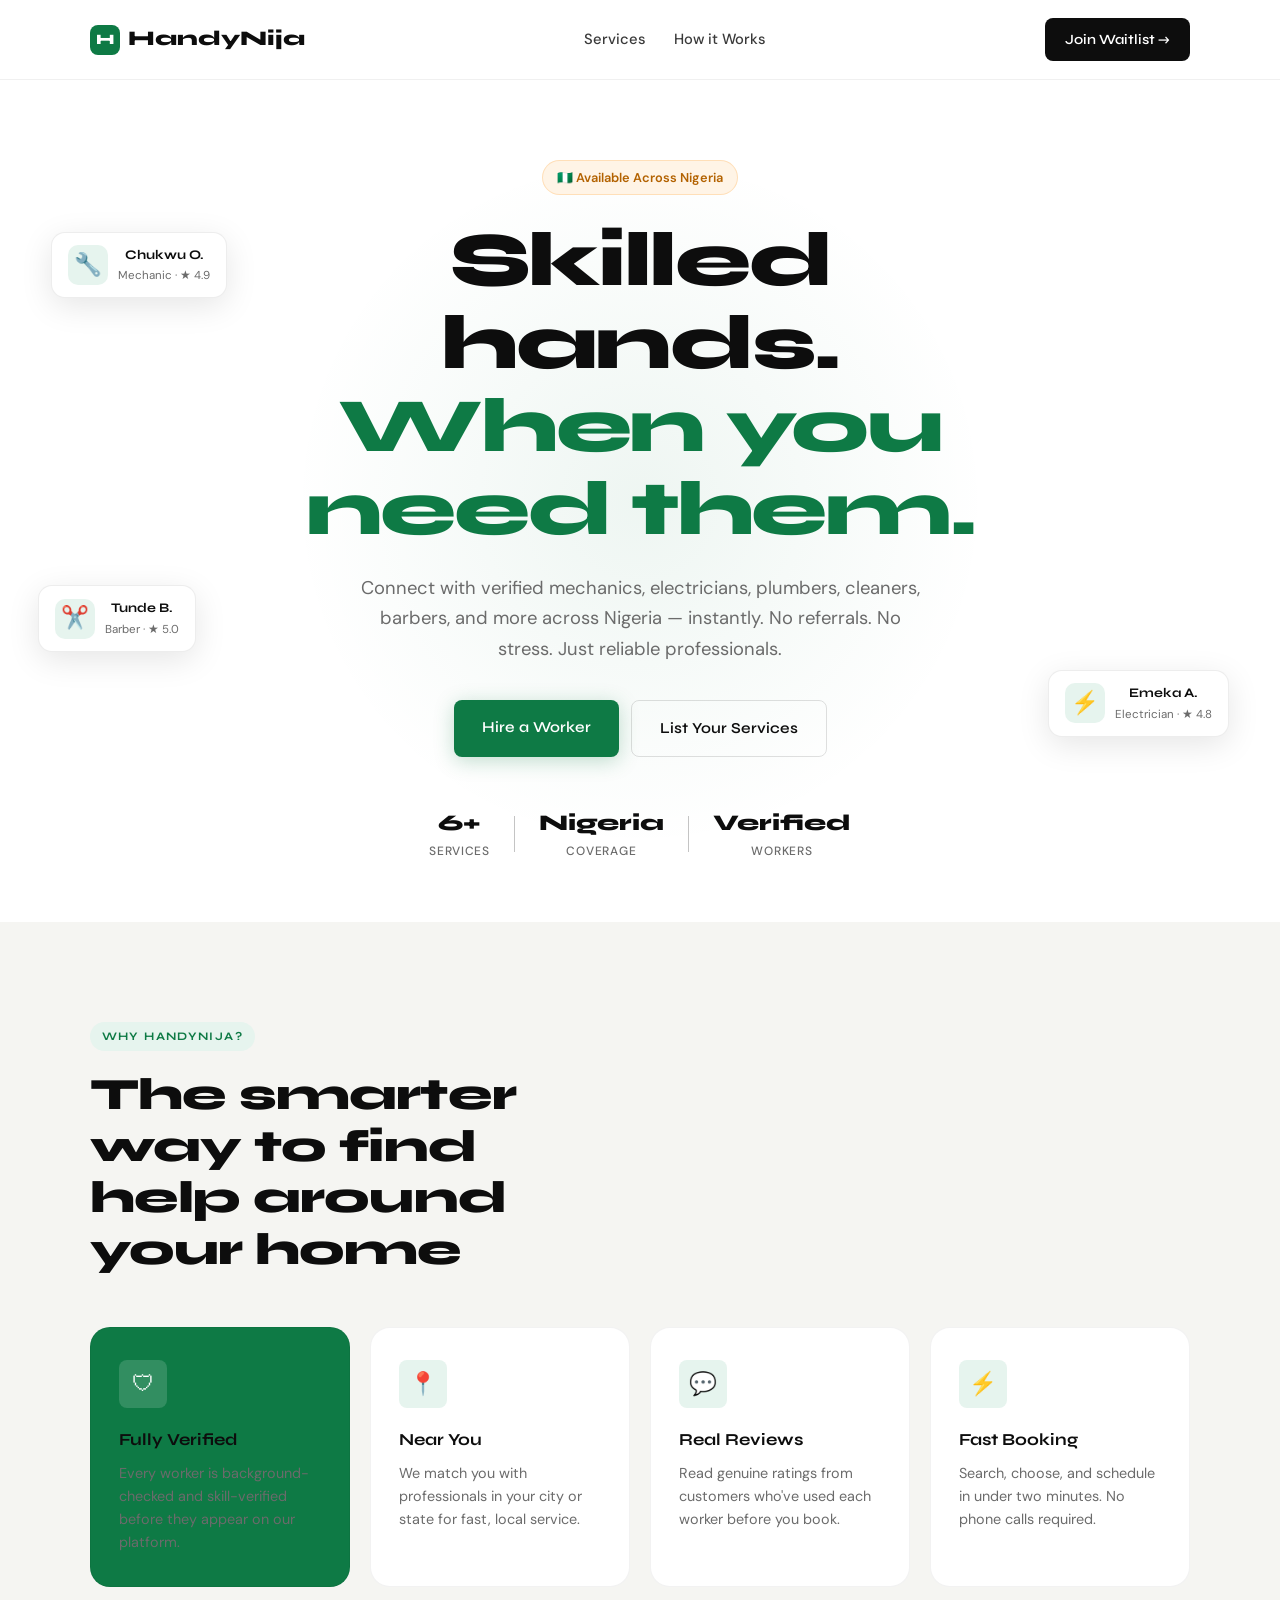
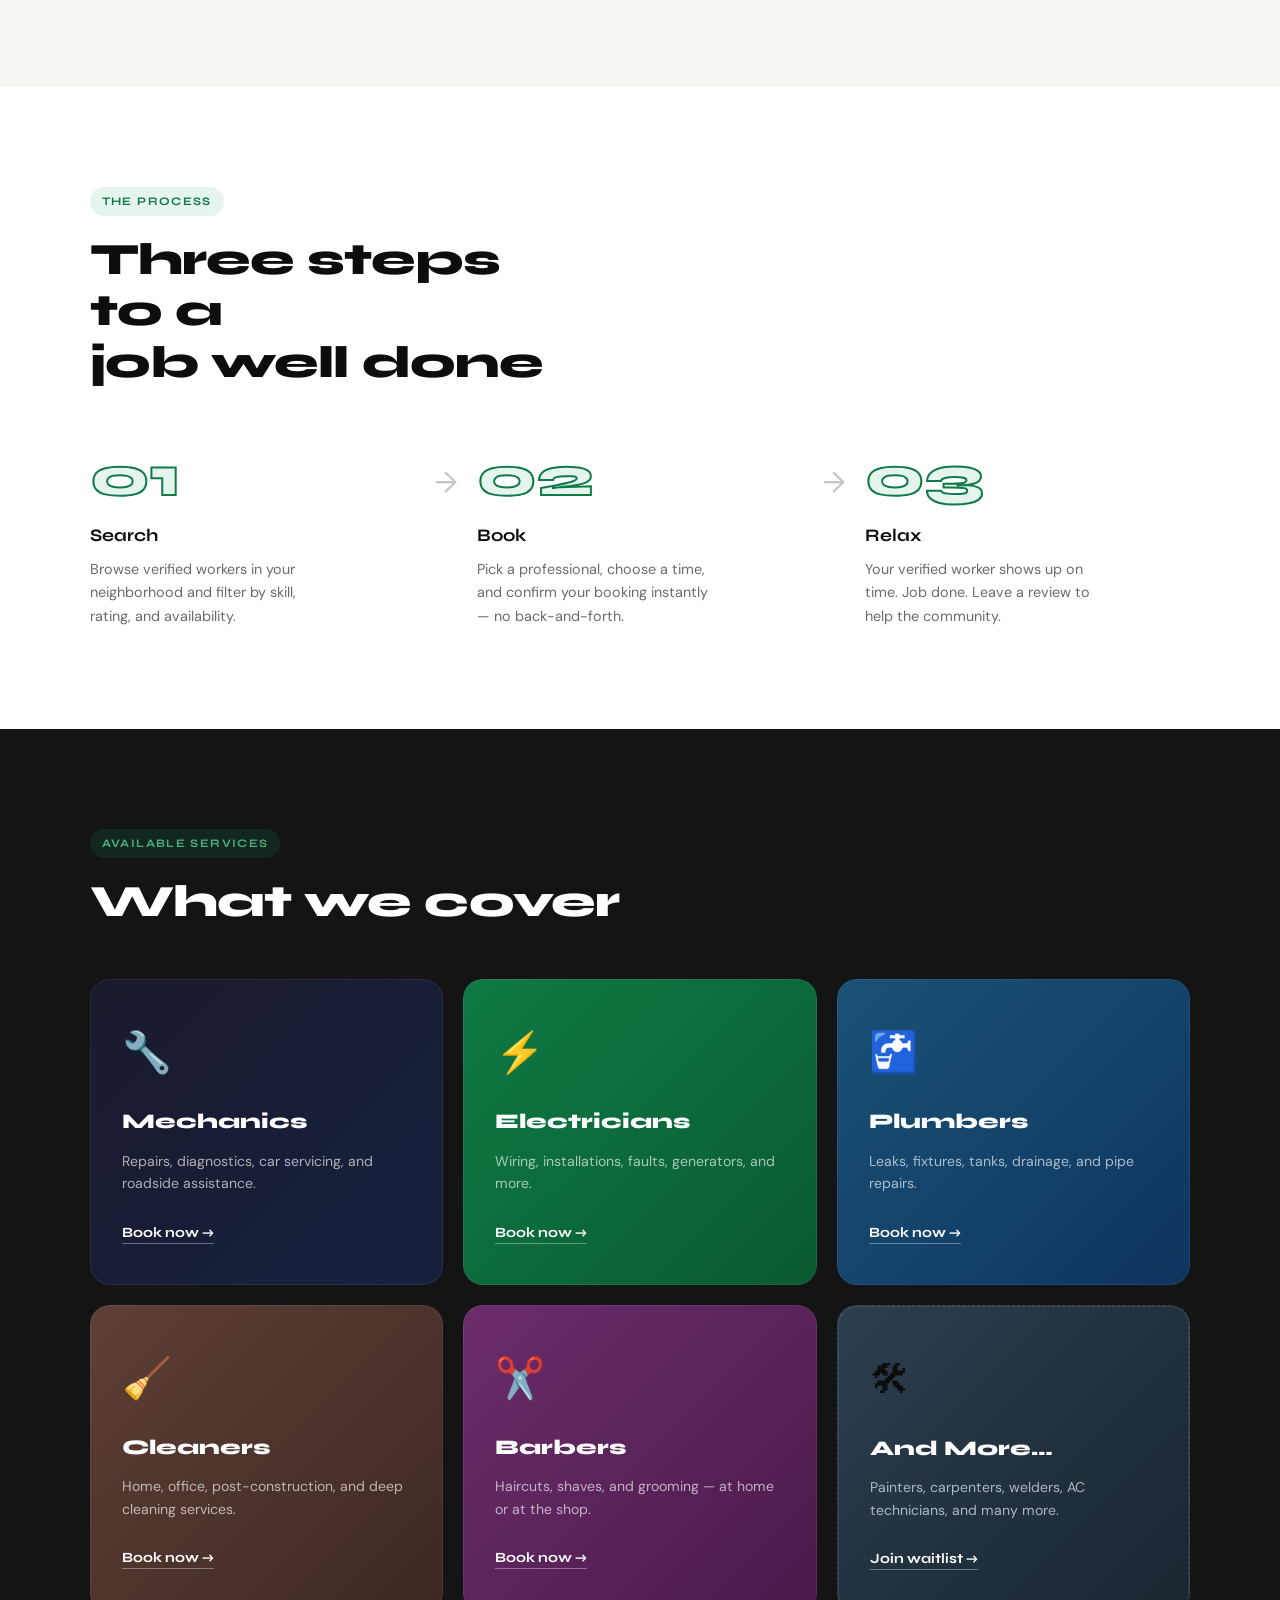
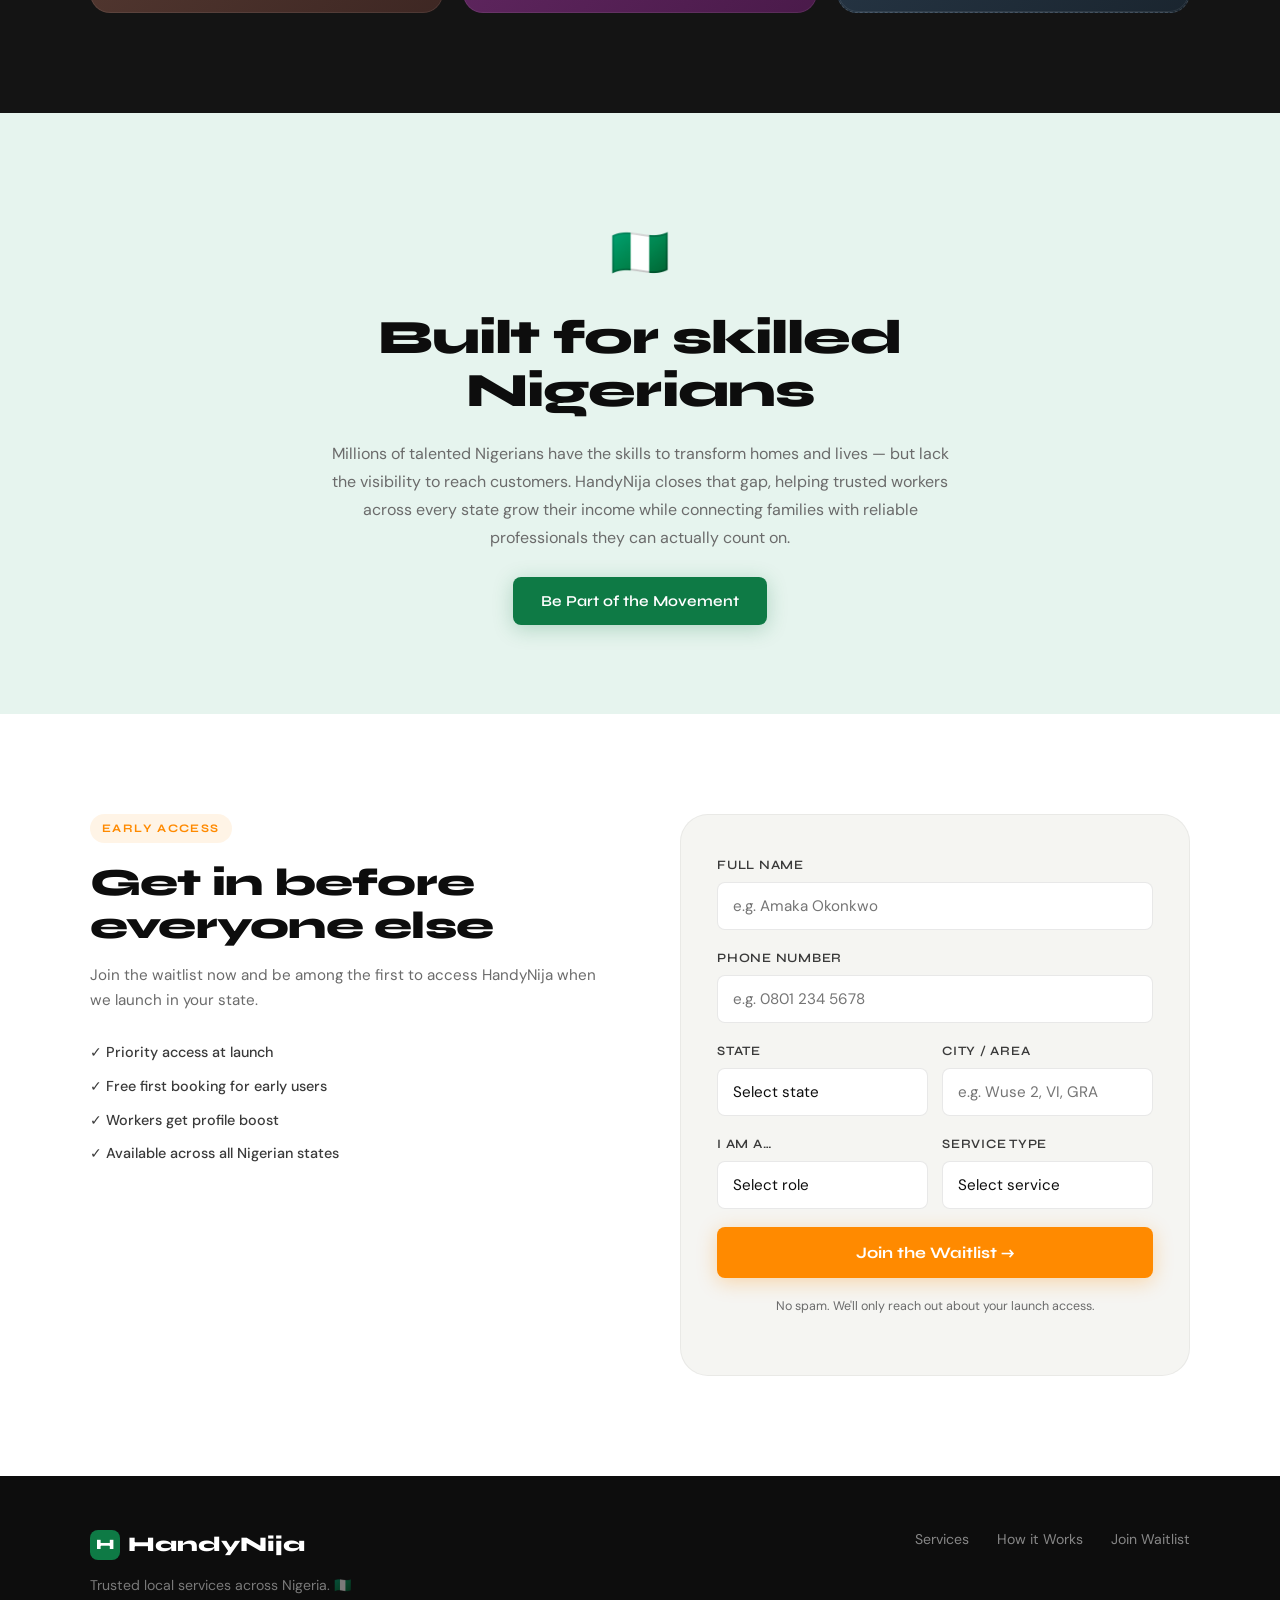
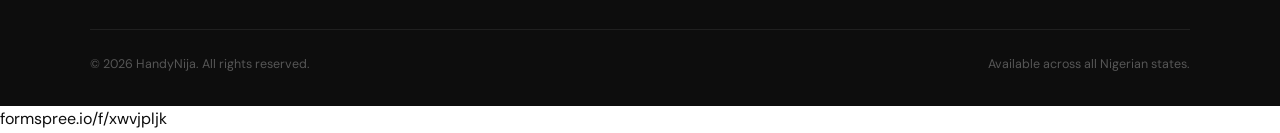
==== commit 13beed15: "Added a submission page" ====
--- a/index.html
+++ b/index.html
@@ -41,7 +41,7 @@
     </h1>
     <p class="hero-sub">
       Connect with verified mechanics, electricians, plumbers, cleaners, barbers,
-      and more across Nigeria, instantly. No referrals. No stress. Just reliable professionals.
+      and more across Nigeria — instantly. No referrals. No stress. Just reliable professionals.
     </p>
     <div class="hero-actions">
       <a href="#waitlist" class="btn-primary">Hire a Worker</a>
@@ -77,7 +77,7 @@
     <div class="section-label">Why HandyNija?</div>
     <h2>The smarter way to find<br/>help around your home</h2>
     <div class="why-grid">
-      <div class="why-card">
+      <div class="why-card accent-card">
         <div class="why-icon">🛡</div>
         <h3>Fully Verified</h3>
         <p>Every worker is background-checked and skill-verified before they appear on our platform.</p>
@@ -188,7 +188,7 @@
       <div class="mission-flag">🇳🇬</div>
       <h2>Built for skilled<br/>Nigerians</h2>
       <p>
-        Millions of talented Nigerians have the skills to transform homes and lives, but lack the visibility to reach customers.
+        Millions of talented Nigerians have the skills to transform homes and lives — but lack the visibility to reach customers.
         HandyNija closes that gap, helping trusted workers across every state grow their income while connecting
         families with reliable professionals they can actually count on.
       </p>
@@ -215,11 +215,11 @@
 
           <div class="field-group">
             <label>Full Name</label>
-            <input type="text" name="fullname" placeholder="e.g. John Doe" required/>
+            <input type="text" name="fullname" placeholder="e.g. Amaka Okonkwo" required/>
           </div>
 
           <div class="field-group">
-            <label>WhatsApp Number</label>
+            <label>Phone Number</label>
             <input type="tel" name="phone" placeholder="e.g. 0801 234 5678" required/>
           </div>
 
@@ -332,4 +332,5 @@
 
   <script src="script.js"></script>
 </body>
-</html>+</html>
+formspree.io/f/xwvjpljk
--- a/style.css
+++ b/style.css
@@ -544,8 +544,16 @@
 
 .services-grid {
   display: grid;
-  grid-template-columns: repeat(auto-fit, minmax(260px, 1fr));
+  grid-template-columns: repeat(3, 1fr);
   gap: 20px;
+}
+
+@media (max-width: 900px) {
+  .services-grid { grid-template-columns: repeat(2, 1fr); }
+}
+
+@media (max-width: 540px) {
+  .services-grid { grid-template-columns: 1fr; }
 }
 
 .service-tile {
@@ -567,9 +575,12 @@
 
 .service-tile:hover { transform: translateY(-4px); }
 
+.st-mechanic { background: linear-gradient(135deg, #1A1A2E, #16213E); }
 .st-elec { background: linear-gradient(135deg, #0E7A45, #0A5A33); }
 .st-plumb { background: linear-gradient(135deg, #1A5276, #0E3460); }
 .st-clean { background: linear-gradient(135deg, #5D4037, #3E2723); }
+.st-barber { background: linear-gradient(135deg, #6B2D6B, #4A1A4A); }
+.st-other { background: linear-gradient(135deg, #2C3E50, #1A252F); border: 1px dashed rgba(255,255,255,0.15); }
 
 .st-emoji {
   font-size: 2.5rem;
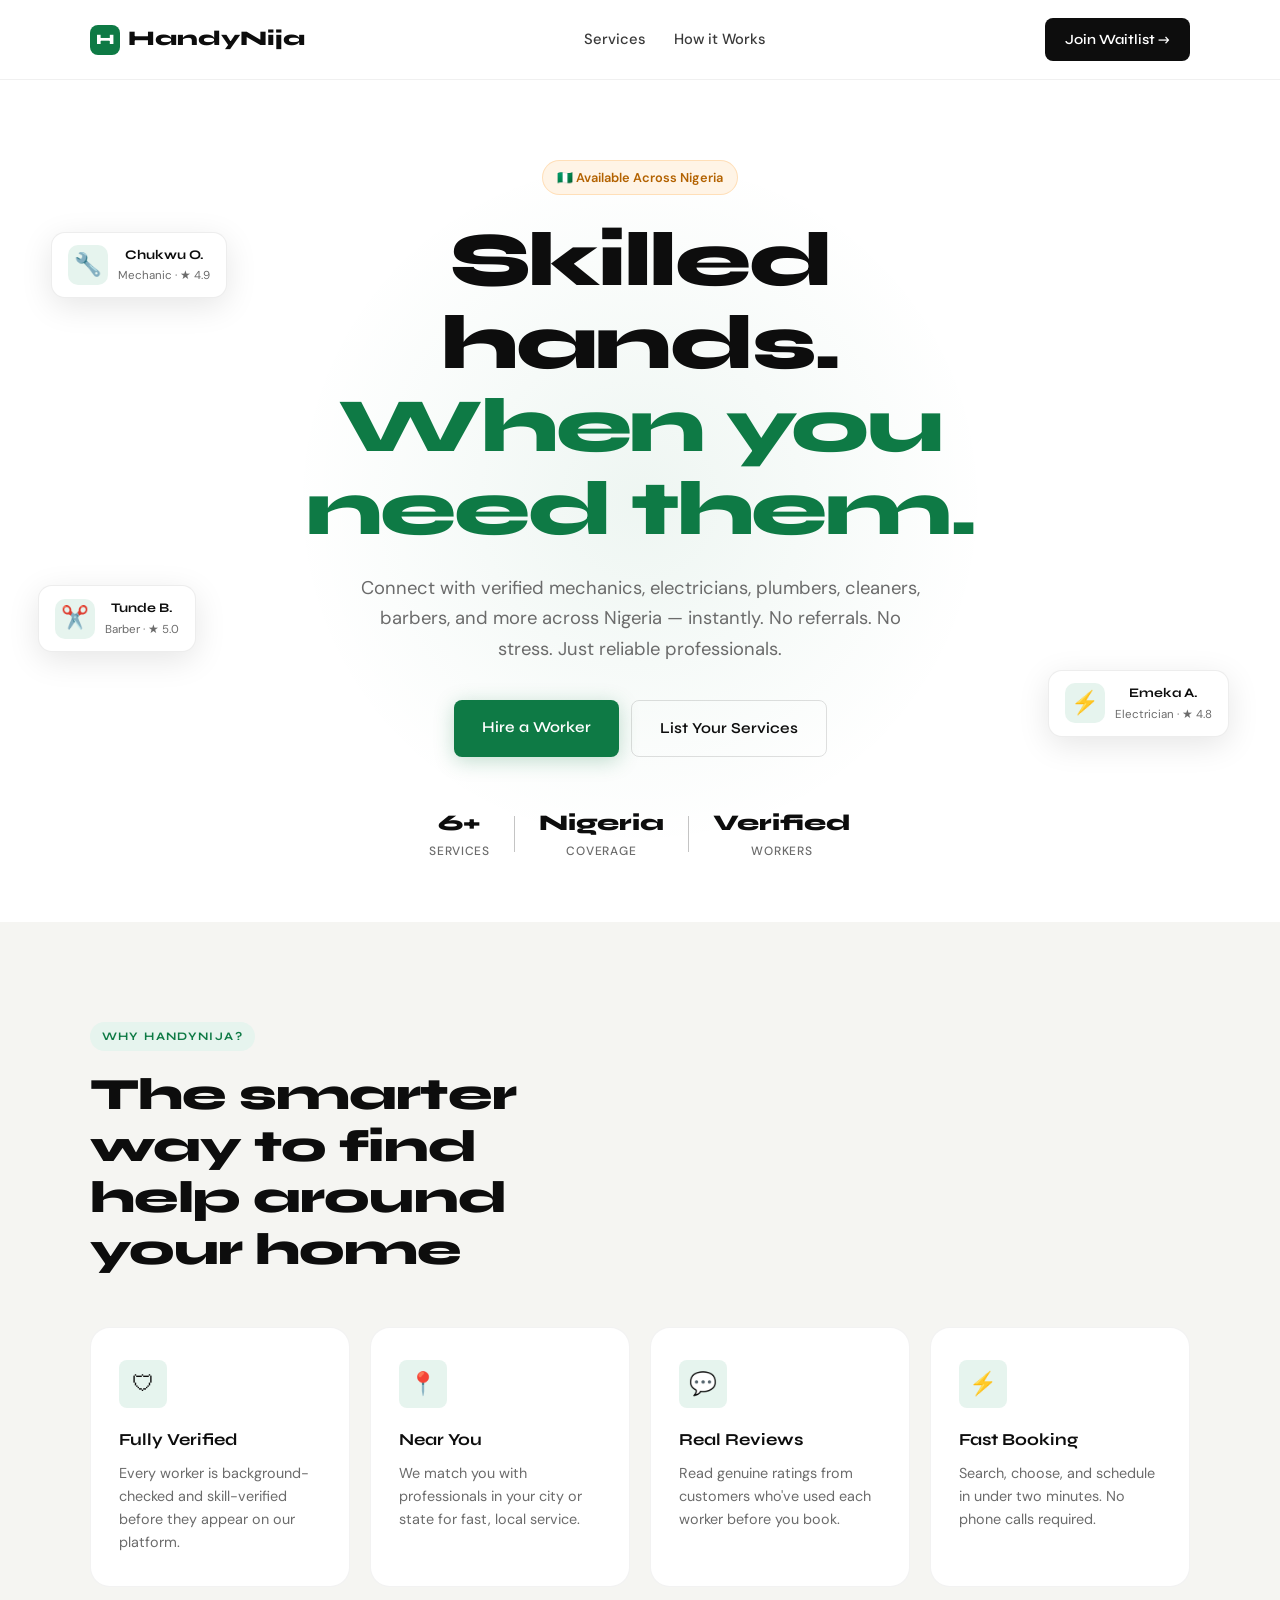
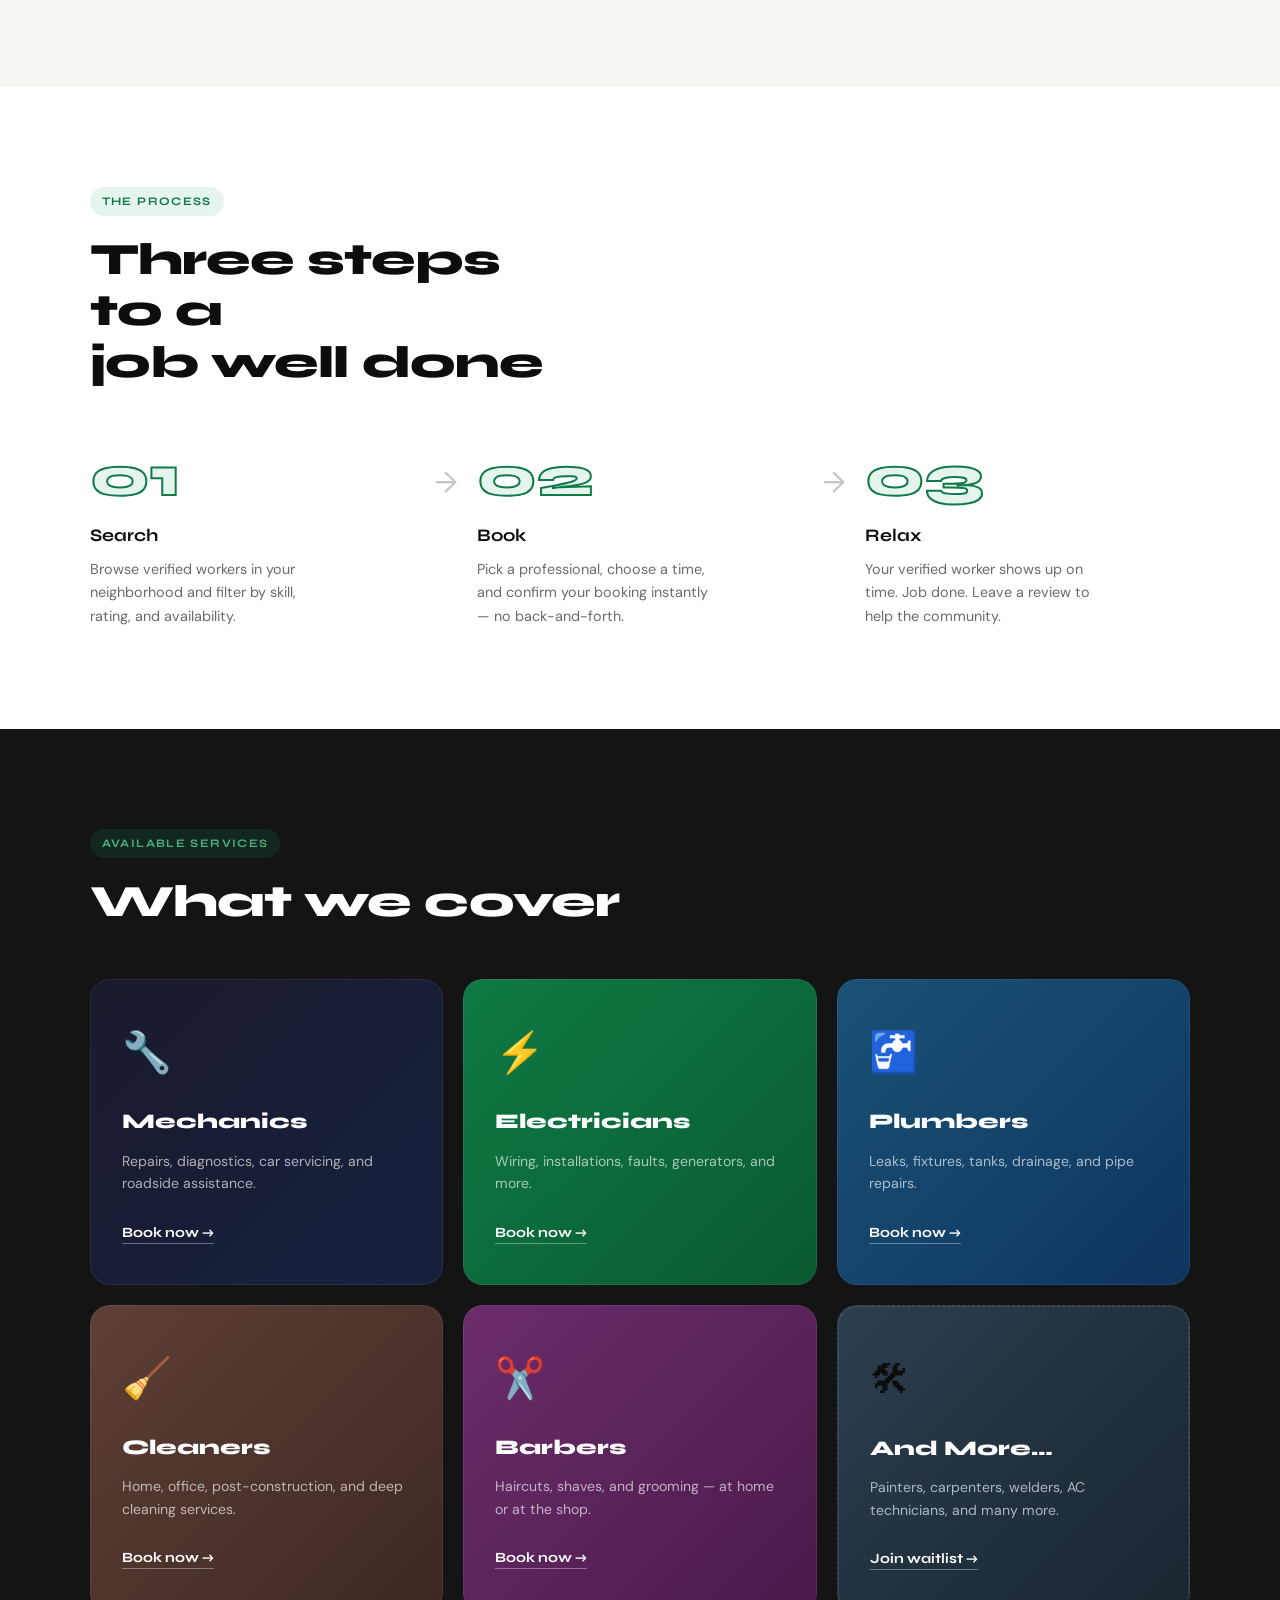
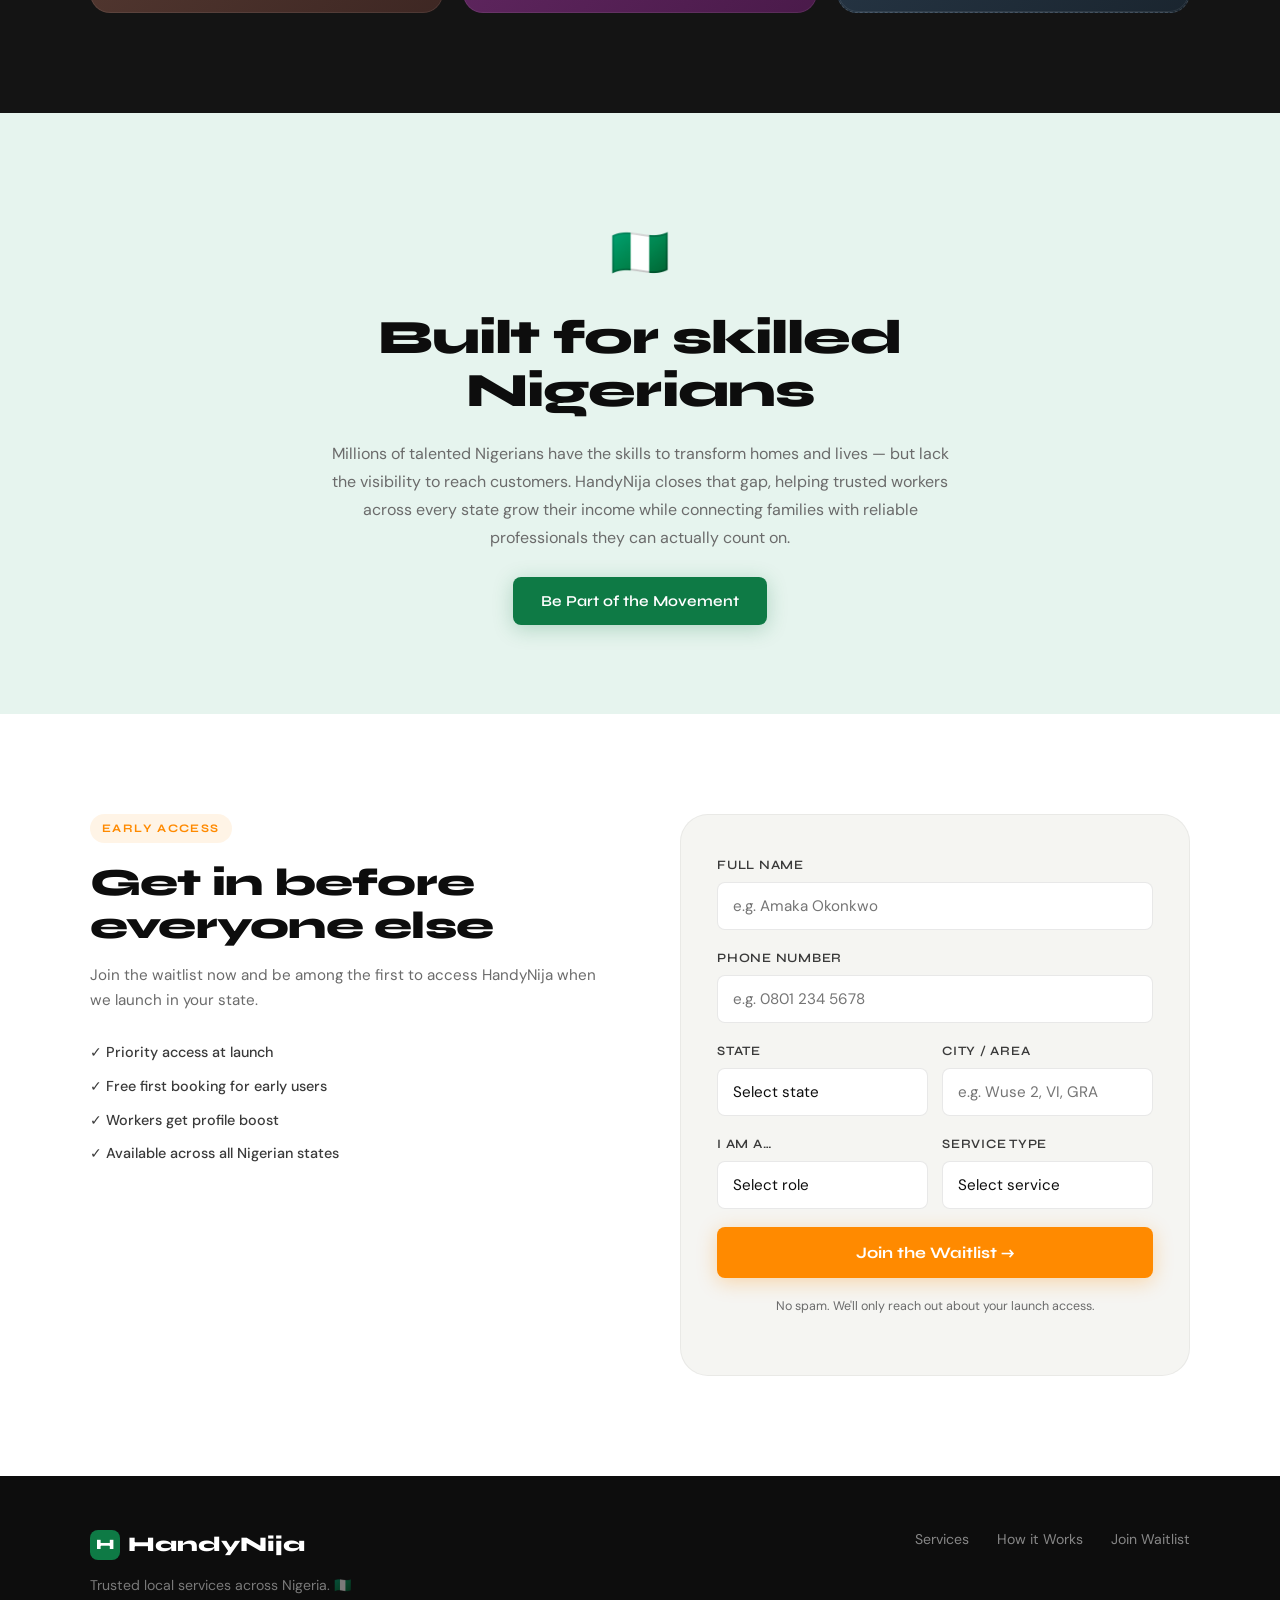
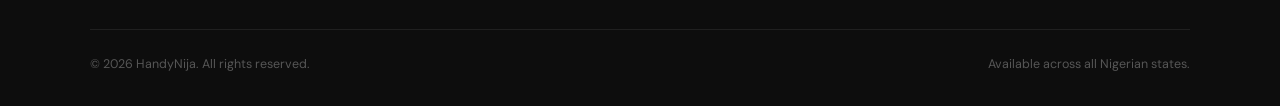
==== commit 5c9075f1: "Update UI" ====
--- a/index.html
+++ b/index.html
@@ -77,7 +77,7 @@
     <div class="section-label">Why HandyNija?</div>
     <h2>The smarter way to find<br/>help around your home</h2>
     <div class="why-grid">
-      <div class="why-card accent-card">
+      <div class="why-card">
         <div class="why-icon">🛡</div>
         <h3>Fully Verified</h3>
         <p>Every worker is background-checked and skill-verified before they appear on our platform.</p>
@@ -333,4 +333,3 @@
   <script src="script.js"></script>
 </body>
 </html>
-formspree.io/f/xwvjpljk
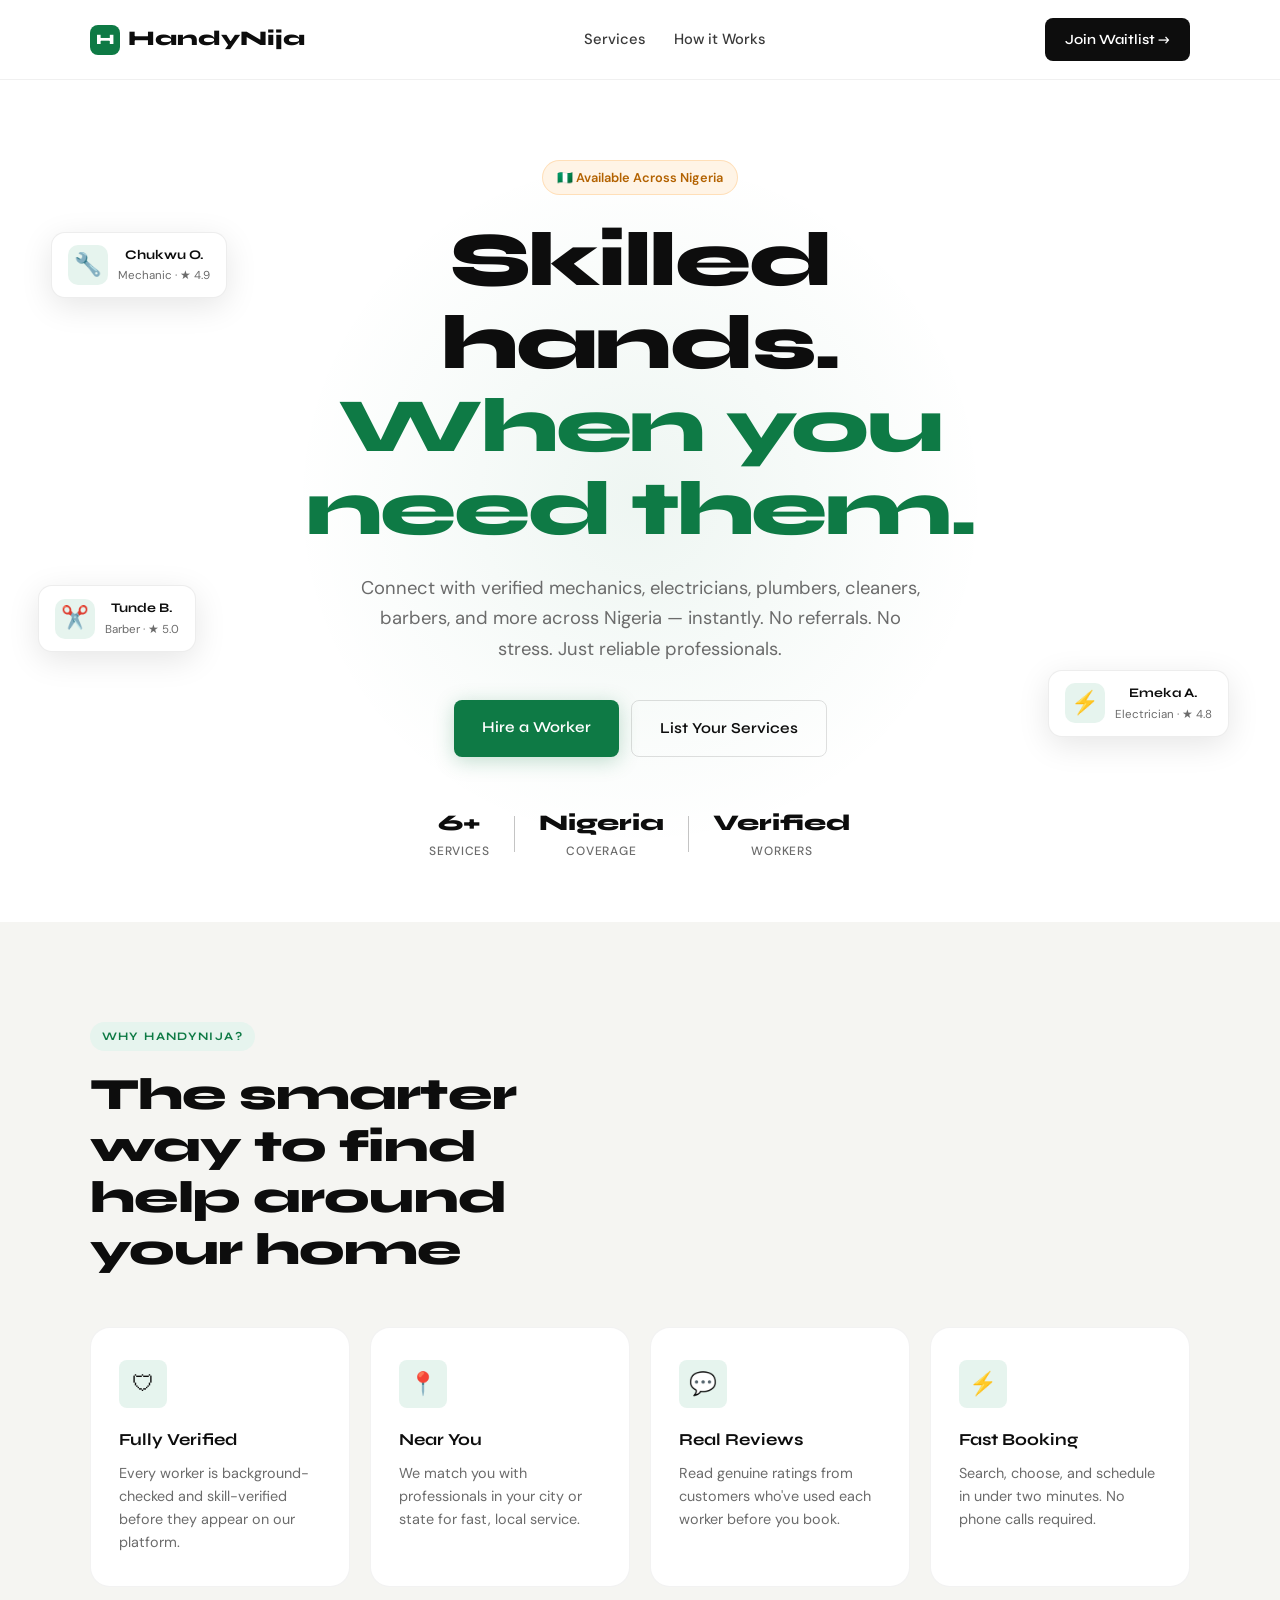
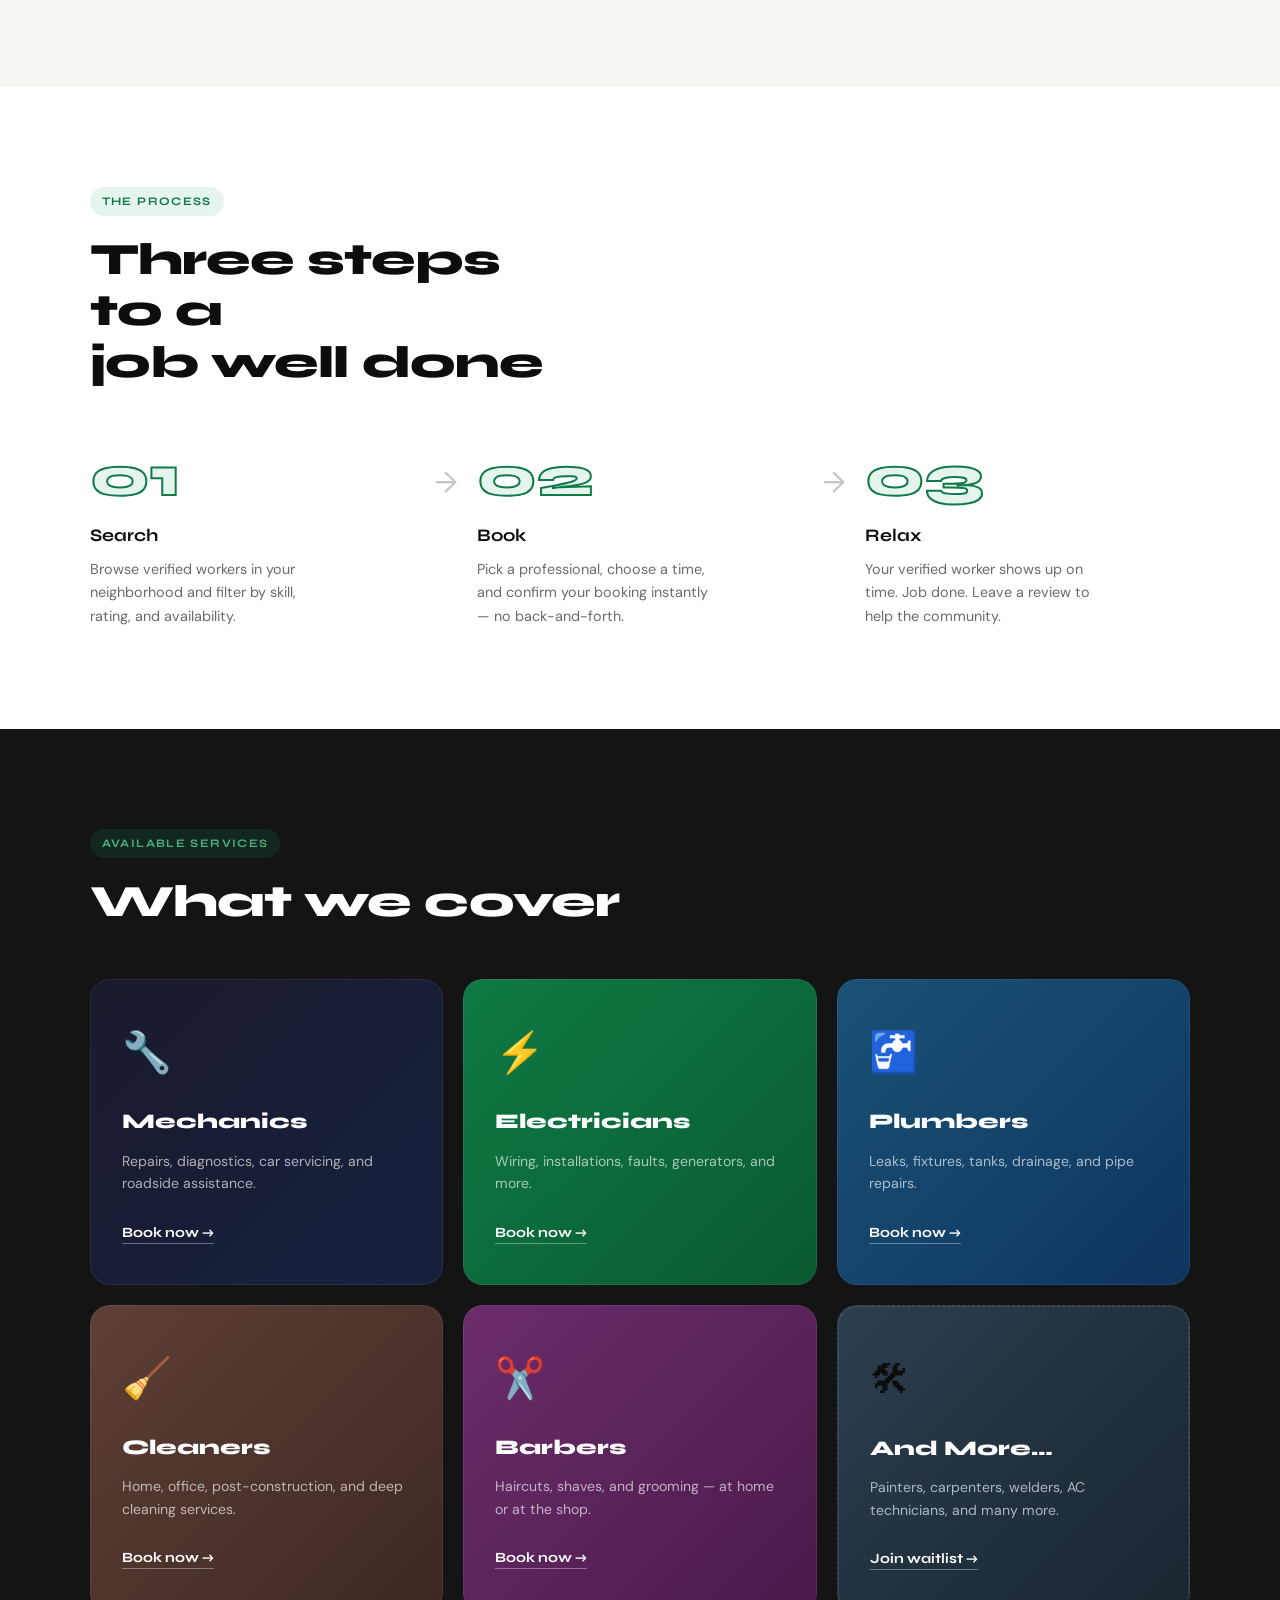
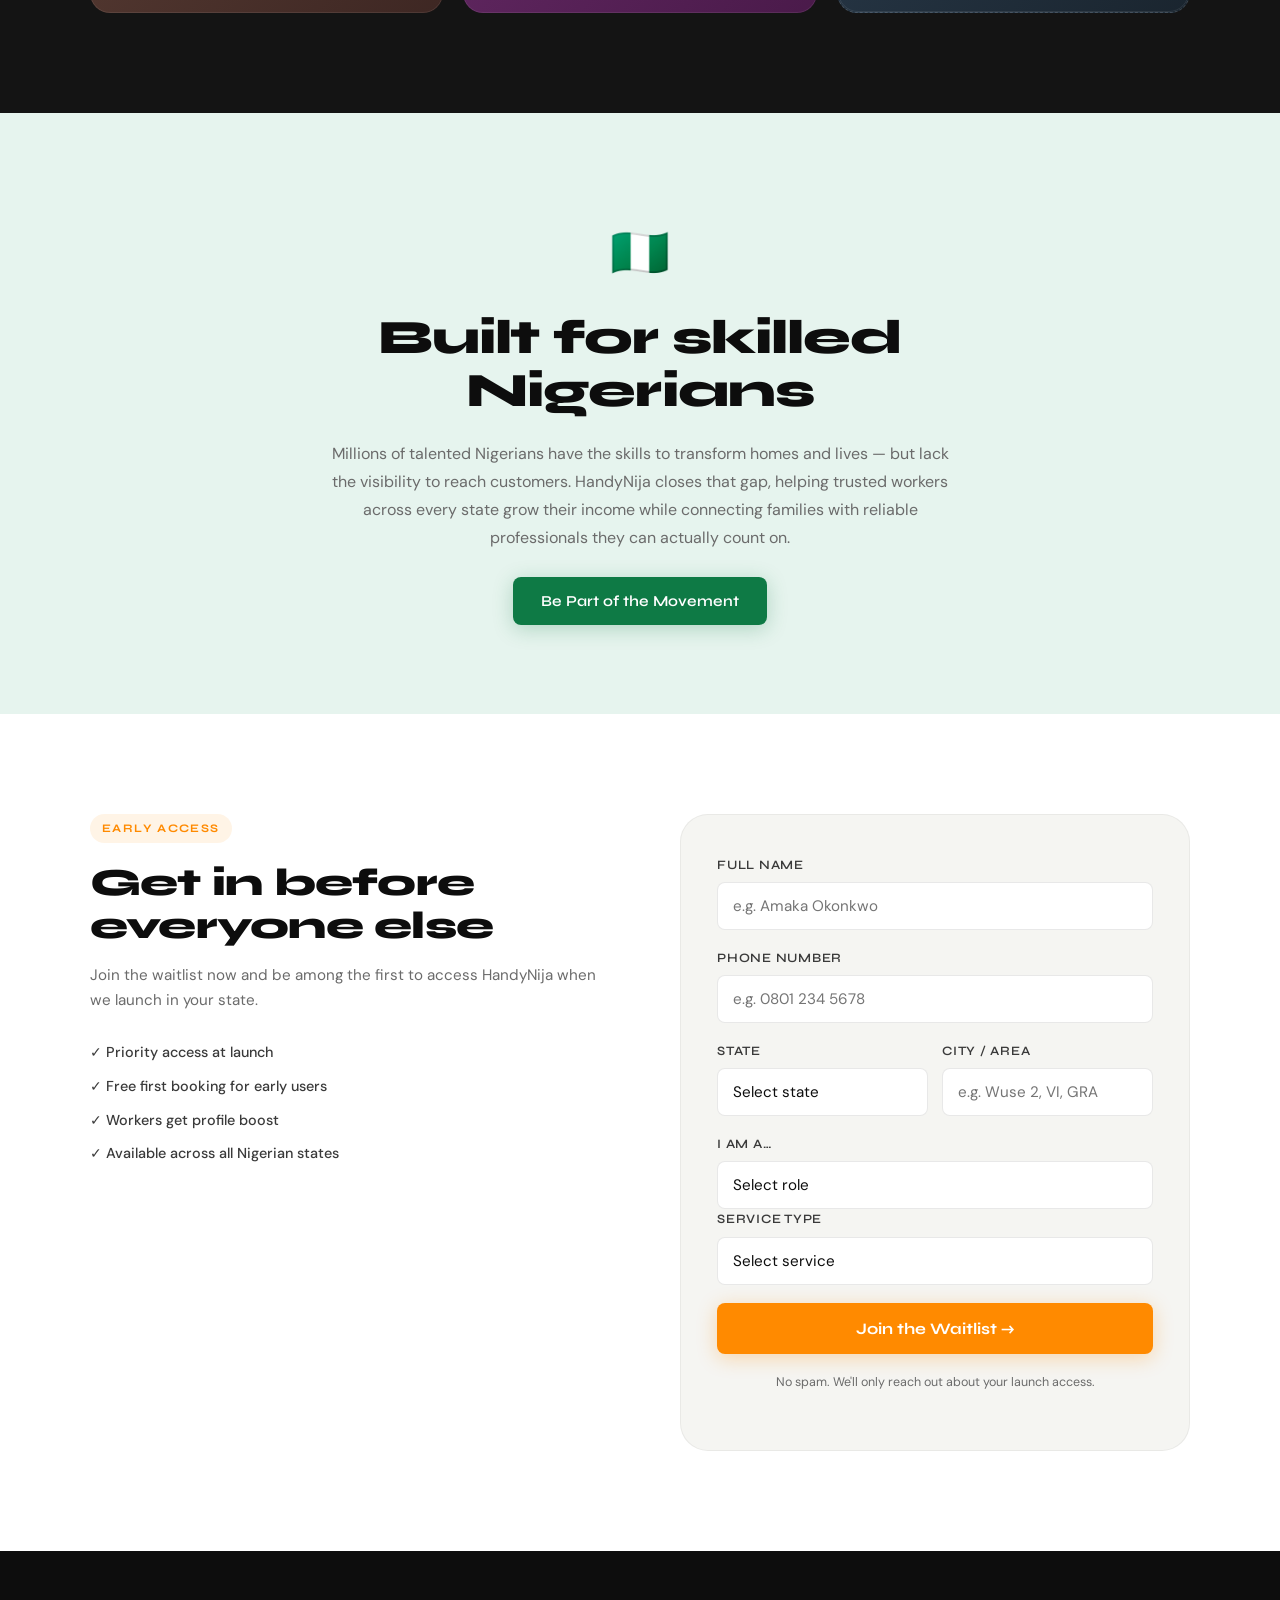
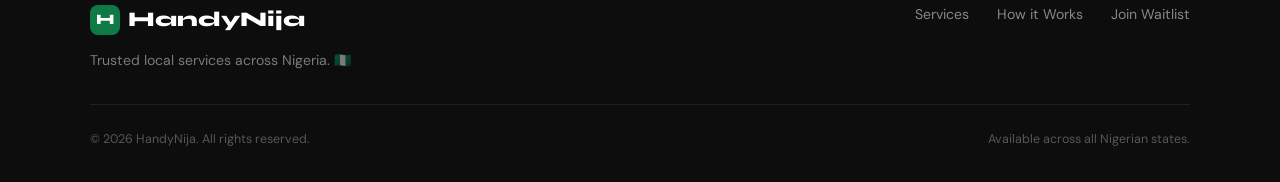
==== commit 5ba3b90a: "Update UX" ====
--- a/index.html
+++ b/index.html
@@ -274,7 +274,7 @@
             </div>
           </div>
 
-          <div class="field-row">
+          <div 5class="field-row">
             <div class="field-group">
               <label>I am a…</label>
               <select name="role" required>
